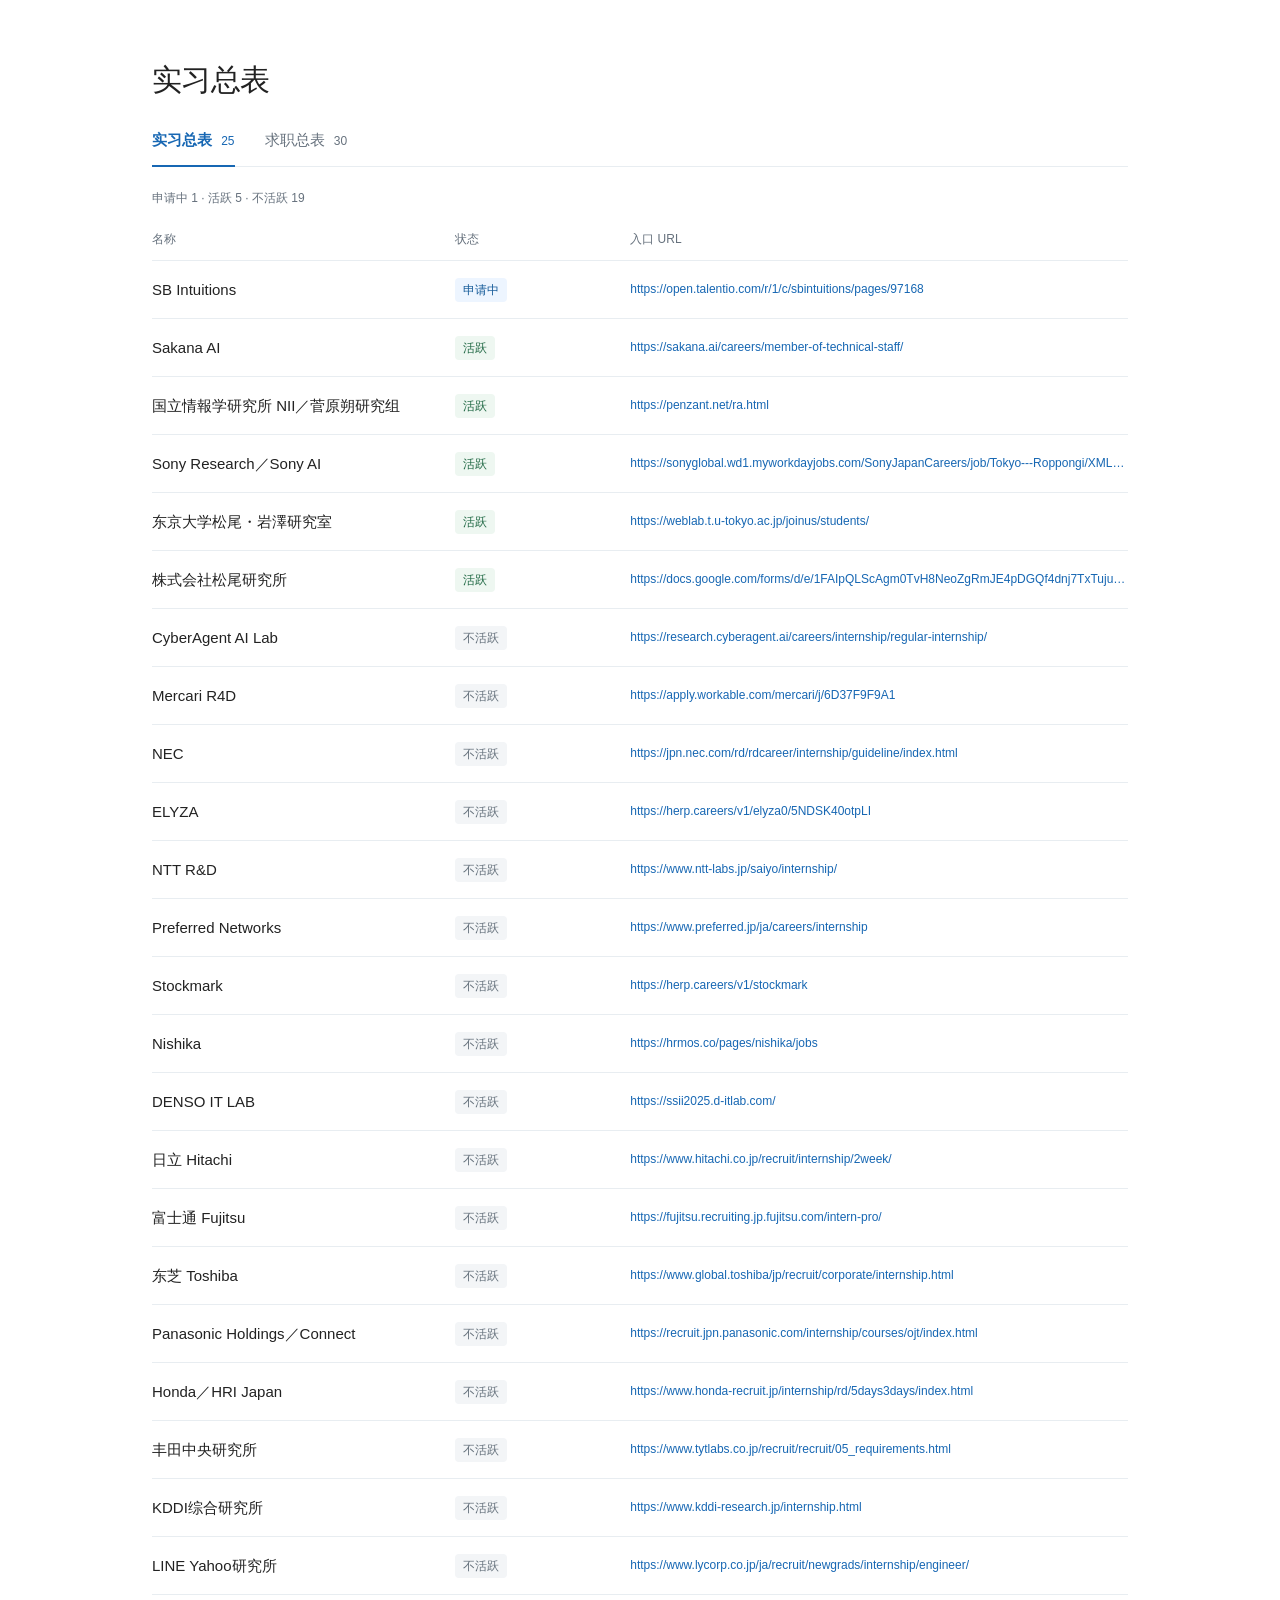
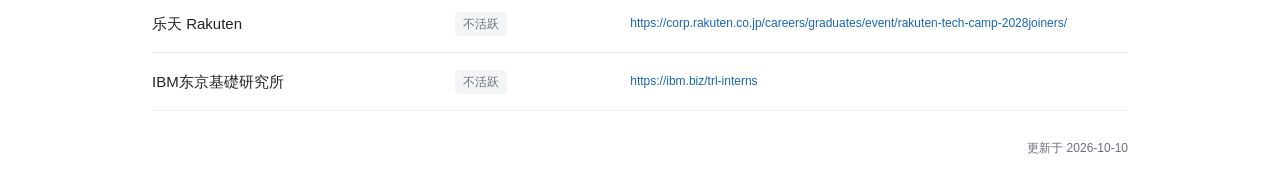
==== career/index.html @ ba31001e "Add public career overviews without personal identifiers" ====
<!doctype html>
<html lang="zh-Hans">
<head>
  <meta charset="utf-8">
  <meta name="viewport" content="width=device-width, initial-scale=1">
  <meta name="robots" content="noindex, nofollow, noarchive">
  <meta name="referrer" content="no-referrer">
  <title>实习总表</title>
  <link rel="stylesheet" href="style.css">
</head>
<body>
  <a class="skip-link" href="#overview">跳转到总表</a>
  <main>
    <header>
      <h1>实习总表</h1>
      <nav aria-label="切换总表"><a href="index.html" aria-current="page">实习总表 <span>25</span></a>
<a href="applications.html">求职总表 <span>30</span></a></nav>
    </header>
    <section id="overview" aria-label="实习总表">
      <p class="summary">申请中 1 · 活跃 5 · 不活跃 19</p>
      <table>
        <caption class="sr-only">实习总表，共25条</caption>
        <colgroup><col class="name-col"><col class="status-col"><col class="url-col"></colgroup>
        <thead><tr><th scope="col">名称</th><th scope="col">状态</th><th scope="col">入口 URL</th></tr></thead>
        <tbody><tr><th scope="row">SB Intuitions</th><td><span class="status blue">申请中</span></td><td><a class="entry-url" href="https://open.talentio.com/r/1/c/sbintuitions/pages/97168" target="_blank" rel="noopener noreferrer" title="https://open.talentio.com/r/1/c/sbintuitions/pages/97168" aria-label="SB Intuitions入口：https://open.talentio.com/r/1/c/sbintuitions/pages/97168">https://open.talentio.com/r/1/c/sbintuitions/pages/97168</a></td></tr>
<tr><th scope="row">Sakana AI</th><td><span class="status green">活跃</span></td><td><a class="entry-url" href="https://sakana.ai/careers/member-of-technical-staff/" target="_blank" rel="noopener noreferrer" title="https://sakana.ai/careers/member-of-technical-staff/" aria-label="Sakana AI入口：https://sakana.ai/careers/member-of-technical-staff/">https://sakana.ai/careers/member-of-technical-staff/</a></td></tr>
<tr><th scope="row">国立情報学研究所 NII／菅原朔研究组</th><td><span class="status green">活跃</span></td><td><a class="entry-url" href="https://penzant.net/ra.html" target="_blank" rel="noopener noreferrer" title="https://penzant.net/ra.html" aria-label="国立情報学研究所 NII／菅原朔研究组入口：https://penzant.net/ra.html">https://penzant.net/ra.html</a></td></tr>
<tr><th scope="row">Sony Research／Sony AI</th><td><span class="status green">活跃</span></td><td><a class="entry-url" href="https://sonyglobal.wd1.myworkdayjobs.com/SonyJapanCareers/job/Tokyo---Roppongi/XMLNAME--Sony-Research-Internship-on-Audio-Processing-and-Machine-Learning-_JR-116760" target="_blank" rel="noopener noreferrer" title="https://sonyglobal.wd1.myworkdayjobs.com/SonyJapanCareers/job/Tokyo---Roppongi/XMLNAME--Sony-Research-Internship-on-Audio-Processing-and-Machine-Learning-_JR-116760" aria-label="Sony Research／Sony AI入口：https://sonyglobal.wd1.myworkdayjobs.com/SonyJapanCareers/job/Tokyo---Roppongi/XMLNAME--Sony-Research-Internship-on-Audio-Processing-and-Machine-Learning-_JR-116760">https://sonyglobal.wd1.myworkdayjobs.com/SonyJapanCareers/job/Tokyo---Roppongi/XMLNAME--Sony-Research-Internship-on-Audio-Processing-and-Machine-Learning-_JR-116760</a></td></tr>
<tr><th scope="row">东京大学松尾・岩澤研究室</th><td><span class="status green">活跃</span></td><td><a class="entry-url" href="https://weblab.t.u-tokyo.ac.jp/joinus/students/" target="_blank" rel="noopener noreferrer" title="https://weblab.t.u-tokyo.ac.jp/joinus/students/" aria-label="东京大学松尾・岩澤研究室入口：https://weblab.t.u-tokyo.ac.jp/joinus/students/">https://weblab.t.u-tokyo.ac.jp/joinus/students/</a></td></tr>
<tr><th scope="row">株式会社松尾研究所</th><td><span class="status green">活跃</span></td><td><a class="entry-url" href="https://docs.google.com/forms/d/e/1FAIpQLScAgm0TvH8NeoZgRmJE4pDGQf4dnj7TxTujuY9nKomV5i0VUQ/viewform" target="_blank" rel="noopener noreferrer" title="https://docs.google.com/forms/d/e/1FAIpQLScAgm0TvH8NeoZgRmJE4pDGQf4dnj7TxTujuY9nKomV5i0VUQ/viewform" aria-label="株式会社松尾研究所入口：https://docs.google.com/forms/d/e/1FAIpQLScAgm0TvH8NeoZgRmJE4pDGQf4dnj7TxTujuY9nKomV5i0VUQ/viewform">https://docs.google.com/forms/d/e/1FAIpQLScAgm0TvH8NeoZgRmJE4pDGQf4dnj7TxTujuY9nKomV5i0VUQ/viewform</a></td></tr>
<tr><th scope="row">CyberAgent AI Lab</th><td><span class="status muted">不活跃</span></td><td><a class="entry-url" href="https://research.cyberagent.ai/careers/internship/regular-internship/" target="_blank" rel="noopener noreferrer" title="https://research.cyberagent.ai/careers/internship/regular-internship/" aria-label="CyberAgent AI Lab入口：https://research.cyberagent.ai/careers/internship/regular-internship/">https://research.cyberagent.ai/careers/internship/regular-internship/</a></td></tr>
<tr><th scope="row">Mercari R4D</th><td><span class="status muted">不活跃</span></td><td><a class="entry-url" href="https://apply.workable.com/mercari/j/6D37F9F9A1" target="_blank" rel="noopener noreferrer" title="https://apply.workable.com/mercari/j/6D37F9F9A1" aria-label="Mercari R4D入口：https://apply.workable.com/mercari/j/6D37F9F9A1">https://apply.workable.com/mercari/j/6D37F9F9A1</a></td></tr>
<tr><th scope="row">NEC</th><td><span class="status muted">不活跃</span></td><td><a class="entry-url" href="https://jpn.nec.com/rd/rdcareer/internship/guideline/index.html" target="_blank" rel="noopener noreferrer" title="https://jpn.nec.com/rd/rdcareer/internship/guideline/index.html" aria-label="NEC入口：https://jpn.nec.com/rd/rdcareer/internship/guideline/index.html">https://jpn.nec.com/rd/rdcareer/internship/guideline/index.html</a></td></tr>
<tr><th scope="row">ELYZA</th><td><span class="status muted">不活跃</span></td><td><a class="entry-url" href="https://herp.careers/v1/elyza0/5NDSK40otpLI" target="_blank" rel="noopener noreferrer" title="https://herp.careers/v1/elyza0/5NDSK40otpLI" aria-label="ELYZA入口：https://herp.careers/v1/elyza0/5NDSK40otpLI">https://herp.careers/v1/elyza0/5NDSK40otpLI</a></td></tr>
<tr><th scope="row">NTT R&amp;D</th><td><span class="status muted">不活跃</span></td><td><a class="entry-url" href="https://www.ntt-labs.jp/saiyo/internship/" target="_blank" rel="noopener noreferrer" title="https://www.ntt-labs.jp/saiyo/internship/" aria-label="NTT R&amp;D入口：https://www.ntt-labs.jp/saiyo/internship/">https://www.ntt-labs.jp/saiyo/internship/</a></td></tr>
<tr><th scope="row">Preferred Networks</th><td><span class="status muted">不活跃</span></td><td><a class="entry-url" href="https://www.preferred.jp/ja/careers/internship" target="_blank" rel="noopener noreferrer" title="https://www.preferred.jp/ja/careers/internship" aria-label="Preferred Networks入口：https://www.preferred.jp/ja/careers/internship">https://www.preferred.jp/ja/careers/internship</a></td></tr>
<tr><th scope="row">Stockmark</th><td><span class="status muted">不活跃</span></td><td><a class="entry-url" href="https://herp.careers/v1/stockmark" target="_blank" rel="noopener noreferrer" title="https://herp.careers/v1/stockmark" aria-label="Stockmark入口：https://herp.careers/v1/stockmark">https://herp.careers/v1/stockmark</a></td></tr>
<tr><th scope="row">Nishika</th><td><span class="status muted">不活跃</span></td><td><a class="entry-url" href="https://hrmos.co/pages/nishika/jobs" target="_blank" rel="noopener noreferrer" title="https://hrmos.co/pages/nishika/jobs" aria-label="Nishika入口：https://hrmos.co/pages/nishika/jobs">https://hrmos.co/pages/nishika/jobs</a></td></tr>
<tr><th scope="row">DENSO IT LAB</th><td><span class="status muted">不活跃</span></td><td><a class="entry-url" href="https://ssii2025.d-itlab.com/" target="_blank" rel="noopener noreferrer" title="https://ssii2025.d-itlab.com/" aria-label="DENSO IT LAB入口：https://ssii2025.d-itlab.com/">https://ssii2025.d-itlab.com/</a></td></tr>
<tr><th scope="row">日立 Hitachi</th><td><span class="status muted">不活跃</span></td><td><a class="entry-url" href="https://www.hitachi.co.jp/recruit/internship/2week/" target="_blank" rel="noopener noreferrer" title="https://www.hitachi.co.jp/recruit/internship/2week/" aria-label="日立 Hitachi入口：https://www.hitachi.co.jp/recruit/internship/2week/">https://www.hitachi.co.jp/recruit/internship/2week/</a></td></tr>
<tr><th scope="row">富士通 Fujitsu</th><td><span class="status muted">不活跃</span></td><td><a class="entry-url" href="https://fujitsu.recruiting.jp.fujitsu.com/intern-pro/" target="_blank" rel="noopener noreferrer" title="https://fujitsu.recruiting.jp.fujitsu.com/intern-pro/" aria-label="富士通 Fujitsu入口：https://fujitsu.recruiting.jp.fujitsu.com/intern-pro/">https://fujitsu.recruiting.jp.fujitsu.com/intern-pro/</a></td></tr>
<tr><th scope="row">东芝 Toshiba</th><td><span class="status muted">不活跃</span></td><td><a class="entry-url" href="https://www.global.toshiba/jp/recruit/corporate/internship.html" target="_blank" rel="noopener noreferrer" title="https://www.global.toshiba/jp/recruit/corporate/internship.html" aria-label="东芝 Toshiba入口：https://www.global.toshiba/jp/recruit/corporate/internship.html">https://www.global.toshiba/jp/recruit/corporate/internship.html</a></td></tr>
<tr><th scope="row">Panasonic Holdings／Connect</th><td><span class="status muted">不活跃</span></td><td><a class="entry-url" href="https://recruit.jpn.panasonic.com/internship/courses/ojt/index.html" target="_blank" rel="noopener noreferrer" title="https://recruit.jpn.panasonic.com/internship/courses/ojt/index.html" aria-label="Panasonic Holdings／Connect入口：https://recruit.jpn.panasonic.com/internship/courses/ojt/index.html">https://recruit.jpn.panasonic.com/internship/courses/ojt/index.html</a></td></tr>
<tr><th scope="row">Honda／HRI Japan</th><td><span class="status muted">不活跃</span></td><td><a class="entry-url" href="https://www.honda-recruit.jp/internship/rd/5days3days/index.html" target="_blank" rel="noopener noreferrer" title="https://www.honda-recruit.jp/internship/rd/5days3days/index.html" aria-label="Honda／HRI Japan入口：https://www.honda-recruit.jp/internship/rd/5days3days/index.html">https://www.honda-recruit.jp/internship/rd/5days3days/index.html</a></td></tr>
<tr><th scope="row">丰田中央研究所</th><td><span class="status muted">不活跃</span></td><td><a class="entry-url" href="https://www.tytlabs.co.jp/recruit/recruit/05_requirements.html" target="_blank" rel="noopener noreferrer" title="https://www.tytlabs.co.jp/recruit/recruit/05_requirements.html" aria-label="丰田中央研究所入口：https://www.tytlabs.co.jp/recruit/recruit/05_requirements.html">https://www.tytlabs.co.jp/recruit/recruit/05_requirements.html</a></td></tr>
<tr><th scope="row">KDDI综合研究所</th><td><span class="status muted">不活跃</span></td><td><a class="entry-url" href="https://www.kddi-research.jp/internship.html" target="_blank" rel="noopener noreferrer" title="https://www.kddi-research.jp/internship.html" aria-label="KDDI综合研究所入口：https://www.kddi-research.jp/internship.html">https://www.kddi-research.jp/internship.html</a></td></tr>
<tr><th scope="row">LINE Yahoo研究所</th><td><span class="status muted">不活跃</span></td><td><a class="entry-url" href="https://www.lycorp.co.jp/ja/recruit/newgrads/internship/engineer/" target="_blank" rel="noopener noreferrer" title="https://www.lycorp.co.jp/ja/recruit/newgrads/internship/engineer/" aria-label="LINE Yahoo研究所入口：https://www.lycorp.co.jp/ja/recruit/newgrads/internship/engineer/">https://www.lycorp.co.jp/ja/recruit/newgrads/internship/engineer/</a></td></tr>
<tr><th scope="row">乐天 Rakuten</th><td><span class="status muted">不活跃</span></td><td><a class="entry-url" href="https://corp.rakuten.co.jp/careers/graduates/event/rakuten-tech-camp-2028joiners/" target="_blank" rel="noopener noreferrer" title="https://corp.rakuten.co.jp/careers/graduates/event/rakuten-tech-camp-2028joiners/" aria-label="乐天 Rakuten入口：https://corp.rakuten.co.jp/careers/graduates/event/rakuten-tech-camp-2028joiners/">https://corp.rakuten.co.jp/careers/graduates/event/rakuten-tech-camp-2028joiners/</a></td></tr>
<tr><th scope="row">IBM东京基礎研究所</th><td><span class="status muted">不活跃</span></td><td><a class="entry-url" href="https://ibm.biz/trl-interns" target="_blank" rel="noopener noreferrer" title="https://ibm.biz/trl-interns" aria-label="IBM东京基礎研究所入口：https://ibm.biz/trl-interns">https://ibm.biz/trl-interns</a></td></tr></tbody>
      </table>
    </section>
    <footer><span>更新于 2026-10-10</span></footer>
  </main>
</body>
</html>
---- career/style.css ----
:root { color-scheme: light; --ink: #222; --muted: #66717d; --link: #1767b3; --line: #e8edf1; }
* { box-sizing: border-box; }
body { margin: 0; background: #fff; color: var(--ink); font-family: Arial, Helvetica, "PingFang SC", "Microsoft YaHei", sans-serif; font-size: 15px; line-height: 1.6; -webkit-text-size-adjust: 100%; }
main { max-width: 1040px; margin: 0 auto; padding: 56px 32px 28px; }
a { color: var(--link); text-decoration: none; text-underline-offset: 4px; }
a:hover { text-decoration: underline; }
a:focus-visible { outline: 2px solid var(--link); outline-offset: 4px; border-radius: 3px; }
h1 { margin: 0 0 24px; font-size: 30px; font-weight: 500; letter-spacing: -.7px; }
nav { display: flex; gap: 30px; border-bottom: 1px solid var(--line); }
nav a { padding: 0 0 13px; color: var(--muted); border-bottom: 2px solid transparent; margin-bottom: -1px; }
nav a[aria-current] { color: var(--link); border-color: var(--link); font-weight: 600; }
nav a span { font-size: 12px; font-weight: 400; margin-left: 5px; }
.summary { color: var(--muted); font-size: 12px; margin: 22px 0 14px; }
table { width: 100%; border-collapse: collapse; table-layout: fixed; }
.name-col { width: 31%; } .status-col { width: 18%; } .url-col { width: 51%; }
th, td { padding: 16px 16px 16px 0; border-bottom: 1px solid var(--line); text-align: left; vertical-align: middle; }
thead th { font-size: 12px; color: var(--muted); font-weight: 400; padding-top: 8px; padding-bottom: 11px; }
tbody th { font-weight: 400; overflow-wrap: anywhere; }
td:last-child, th:last-child { padding-right: 0; }
tbody tr:hover { background: #fafcfe; }
.entry-url { display: block; font-size: 12px; overflow: hidden; text-overflow: ellipsis; white-space: nowrap; }
.status { display: inline-block; border-radius: 4px; padding: 3px 8px; font-size: 12px; line-height: 1.5; }
.status.blue { color: #155b99; background: #edf5ff; }
.status.green { color: #216945; background: #eef7f1; }
.status.muted { color: #64707b; background: #f3f5f7; }
.unavailable { color: #8a929b; font-size: 12px; }
footer { margin-top: 28px; color: var(--muted); font-size: 12px; text-align: right; }
.sr-only { position: absolute; width: 1px; height: 1px; padding: 0; overflow: hidden; clip: rect(0,0,0,0); white-space: nowrap; }
.skip-link { position: absolute; top: -80px; left: 20px; background: white; padding: 8px; }
.skip-link:focus { top: 8px; }
@media (max-width: 640px) {
  main { padding: 28px 18px 22px; }
  h1 { font-size: 26px; }
  .name-col { width: 39%; } .status-col { width: 26%; } .url-col { width: 35%; }
  th, td { padding: 15px 8px 15px 0; }
  tbody th { font-size: 13px; }
  .status { padding: 3px 6px; }
  .summary { line-height: 1.9; }
}
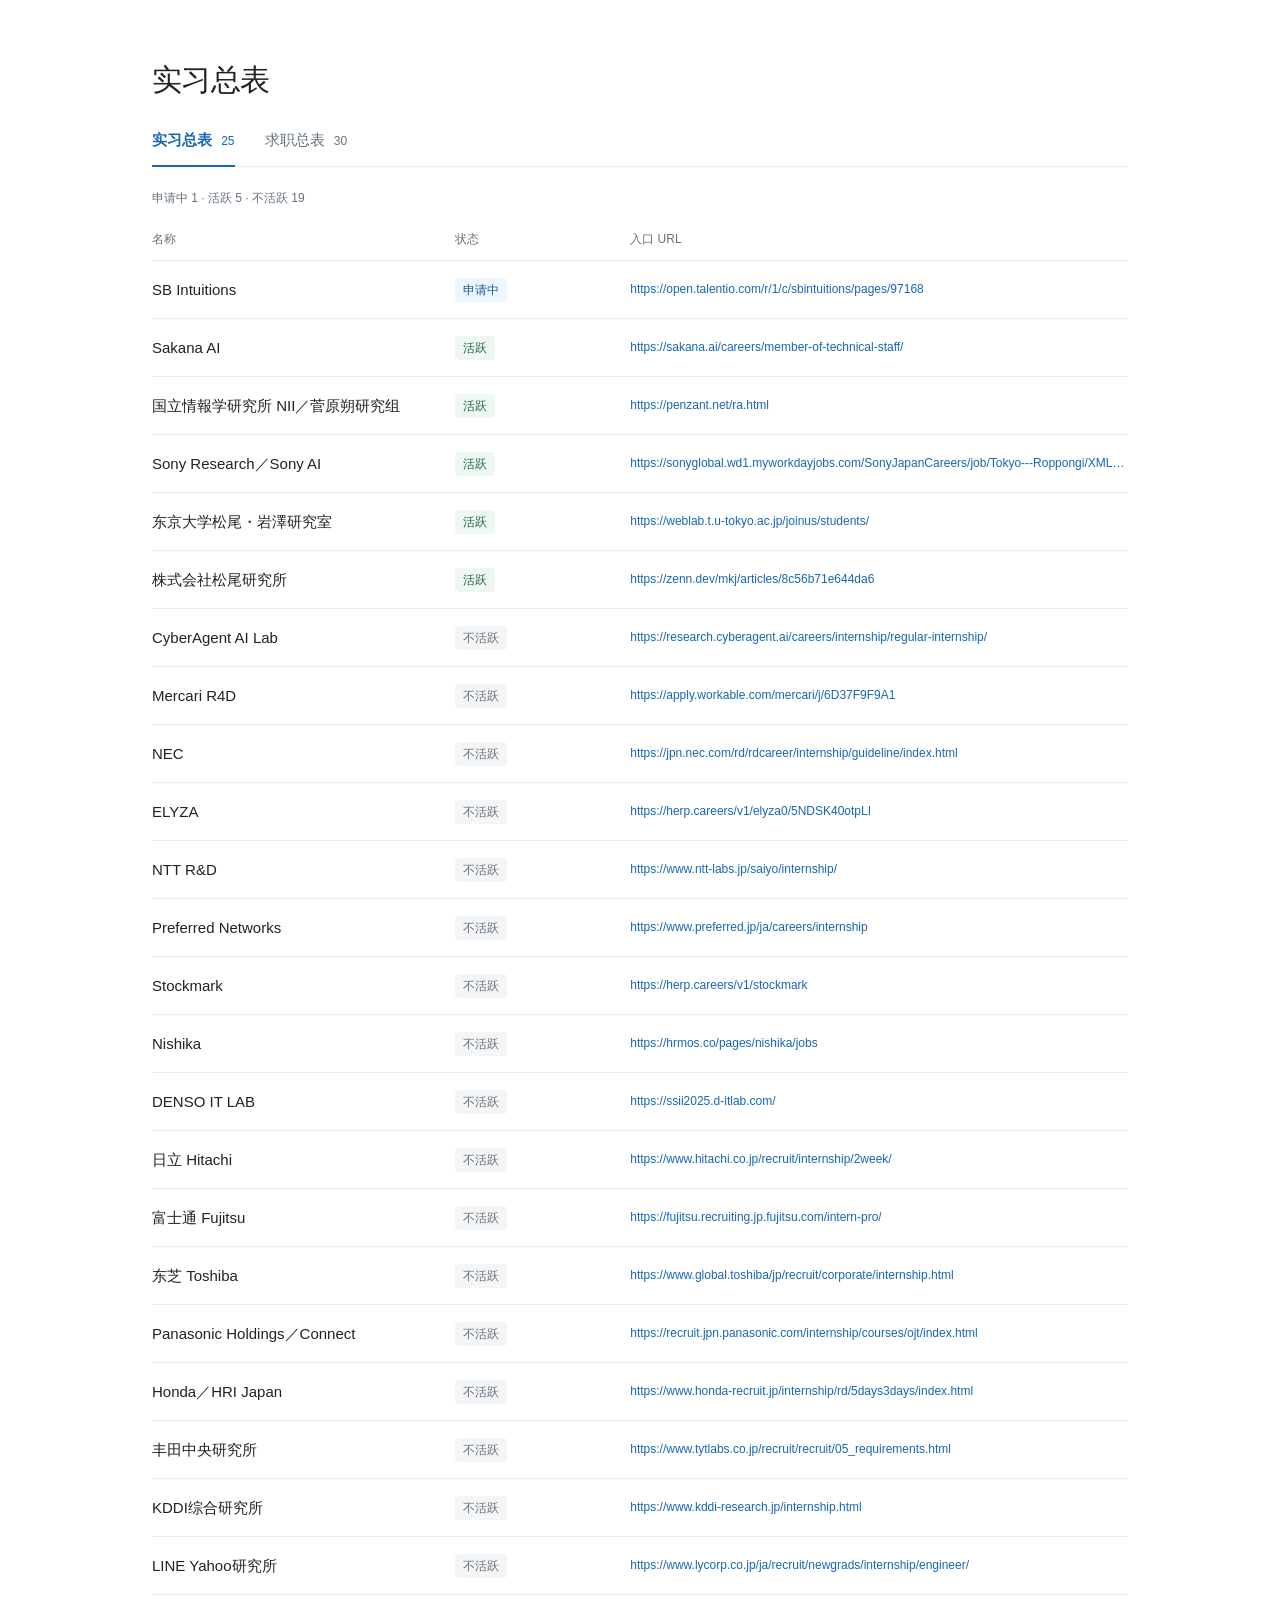
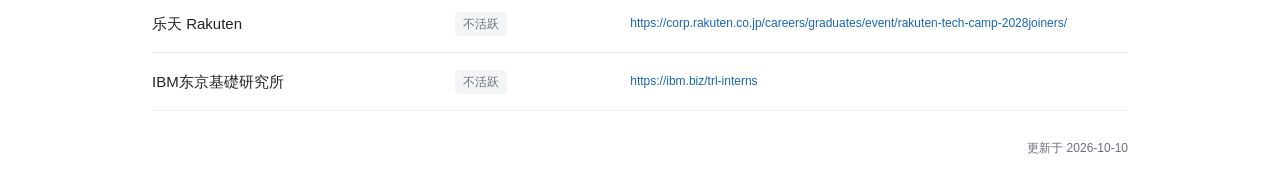
==== commit abd3c584: "Use Matsuo internship information page as entry" ====
--- a/career/index.html
+++ b/career/index.html
@@ -27,7 +27,7 @@
 <tr><th scope="row">国立情報学研究所 NII／菅原朔研究组</th><td><span class="status green">活跃</span></td><td><a class="entry-url" href="https://penzant.net/ra.html" target="_blank" rel="noopener noreferrer" title="https://penzant.net/ra.html" aria-label="国立情報学研究所 NII／菅原朔研究组入口：https://penzant.net/ra.html">https://penzant.net/ra.html</a></td></tr>
 <tr><th scope="row">Sony Research／Sony AI</th><td><span class="status green">活跃</span></td><td><a class="entry-url" href="https://sonyglobal.wd1.myworkdayjobs.com/SonyJapanCareers/job/Tokyo---Roppongi/XMLNAME--Sony-Research-Internship-on-Audio-Processing-and-Machine-Learning-_JR-116760" target="_blank" rel="noopener noreferrer" title="https://sonyglobal.wd1.myworkdayjobs.com/SonyJapanCareers/job/Tokyo---Roppongi/XMLNAME--Sony-Research-Internship-on-Audio-Processing-and-Machine-Learning-_JR-116760" aria-label="Sony Research／Sony AI入口：https://sonyglobal.wd1.myworkdayjobs.com/SonyJapanCareers/job/Tokyo---Roppongi/XMLNAME--Sony-Research-Internship-on-Audio-Processing-and-Machine-Learning-_JR-116760">https://sonyglobal.wd1.myworkdayjobs.com/SonyJapanCareers/job/Tokyo---Roppongi/XMLNAME--Sony-Research-Internship-on-Audio-Processing-and-Machine-Learning-_JR-116760</a></td></tr>
 <tr><th scope="row">东京大学松尾・岩澤研究室</th><td><span class="status green">活跃</span></td><td><a class="entry-url" href="https://weblab.t.u-tokyo.ac.jp/joinus/students/" target="_blank" rel="noopener noreferrer" title="https://weblab.t.u-tokyo.ac.jp/joinus/students/" aria-label="东京大学松尾・岩澤研究室入口：https://weblab.t.u-tokyo.ac.jp/joinus/students/">https://weblab.t.u-tokyo.ac.jp/joinus/students/</a></td></tr>
-<tr><th scope="row">株式会社松尾研究所</th><td><span class="status green">活跃</span></td><td><a class="entry-url" href="https://docs.google.com/forms/d/e/1FAIpQLScAgm0TvH8NeoZgRmJE4pDGQf4dnj7TxTujuY9nKomV5i0VUQ/viewform" target="_blank" rel="noopener noreferrer" title="https://docs.google.com/forms/d/e/1FAIpQLScAgm0TvH8NeoZgRmJE4pDGQf4dnj7TxTujuY9nKomV5i0VUQ/viewform" aria-label="株式会社松尾研究所入口：https://docs.google.com/forms/d/e/1FAIpQLScAgm0TvH8NeoZgRmJE4pDGQf4dnj7TxTujuY9nKomV5i0VUQ/viewform">https://docs.google.com/forms/d/e/1FAIpQLScAgm0TvH8NeoZgRmJE4pDGQf4dnj7TxTujuY9nKomV5i0VUQ/viewform</a></td></tr>
+<tr><th scope="row">株式会社松尾研究所</th><td><span class="status green">活跃</span></td><td><a class="entry-url" href="https://zenn.dev/mkj/articles/8c56b71e644da6" target="_blank" rel="noopener noreferrer" title="https://zenn.dev/mkj/articles/8c56b71e644da6" aria-label="株式会社松尾研究所入口：https://zenn.dev/mkj/articles/8c56b71e644da6">https://zenn.dev/mkj/articles/8c56b71e644da6</a></td></tr>
 <tr><th scope="row">CyberAgent AI Lab</th><td><span class="status muted">不活跃</span></td><td><a class="entry-url" href="https://research.cyberagent.ai/careers/internship/regular-internship/" target="_blank" rel="noopener noreferrer" title="https://research.cyberagent.ai/careers/internship/regular-internship/" aria-label="CyberAgent AI Lab入口：https://research.cyberagent.ai/careers/internship/regular-internship/">https://research.cyberagent.ai/careers/internship/regular-internship/</a></td></tr>
 <tr><th scope="row">Mercari R4D</th><td><span class="status muted">不活跃</span></td><td><a class="entry-url" href="https://apply.workable.com/mercari/j/6D37F9F9A1" target="_blank" rel="noopener noreferrer" title="https://apply.workable.com/mercari/j/6D37F9F9A1" aria-label="Mercari R4D入口：https://apply.workable.com/mercari/j/6D37F9F9A1">https://apply.workable.com/mercari/j/6D37F9F9A1</a></td></tr>
 <tr><th scope="row">NEC</th><td><span class="status muted">不活跃</span></td><td><a class="entry-url" href="https://jpn.nec.com/rd/rdcareer/internship/guideline/index.html" target="_blank" rel="noopener noreferrer" title="https://jpn.nec.com/rd/rdcareer/internship/guideline/index.html" aria-label="NEC入口：https://jpn.nec.com/rd/rdcareer/internship/guideline/index.html">https://jpn.nec.com/rd/rdcareer/internship/guideline/index.html</a></td></tr>
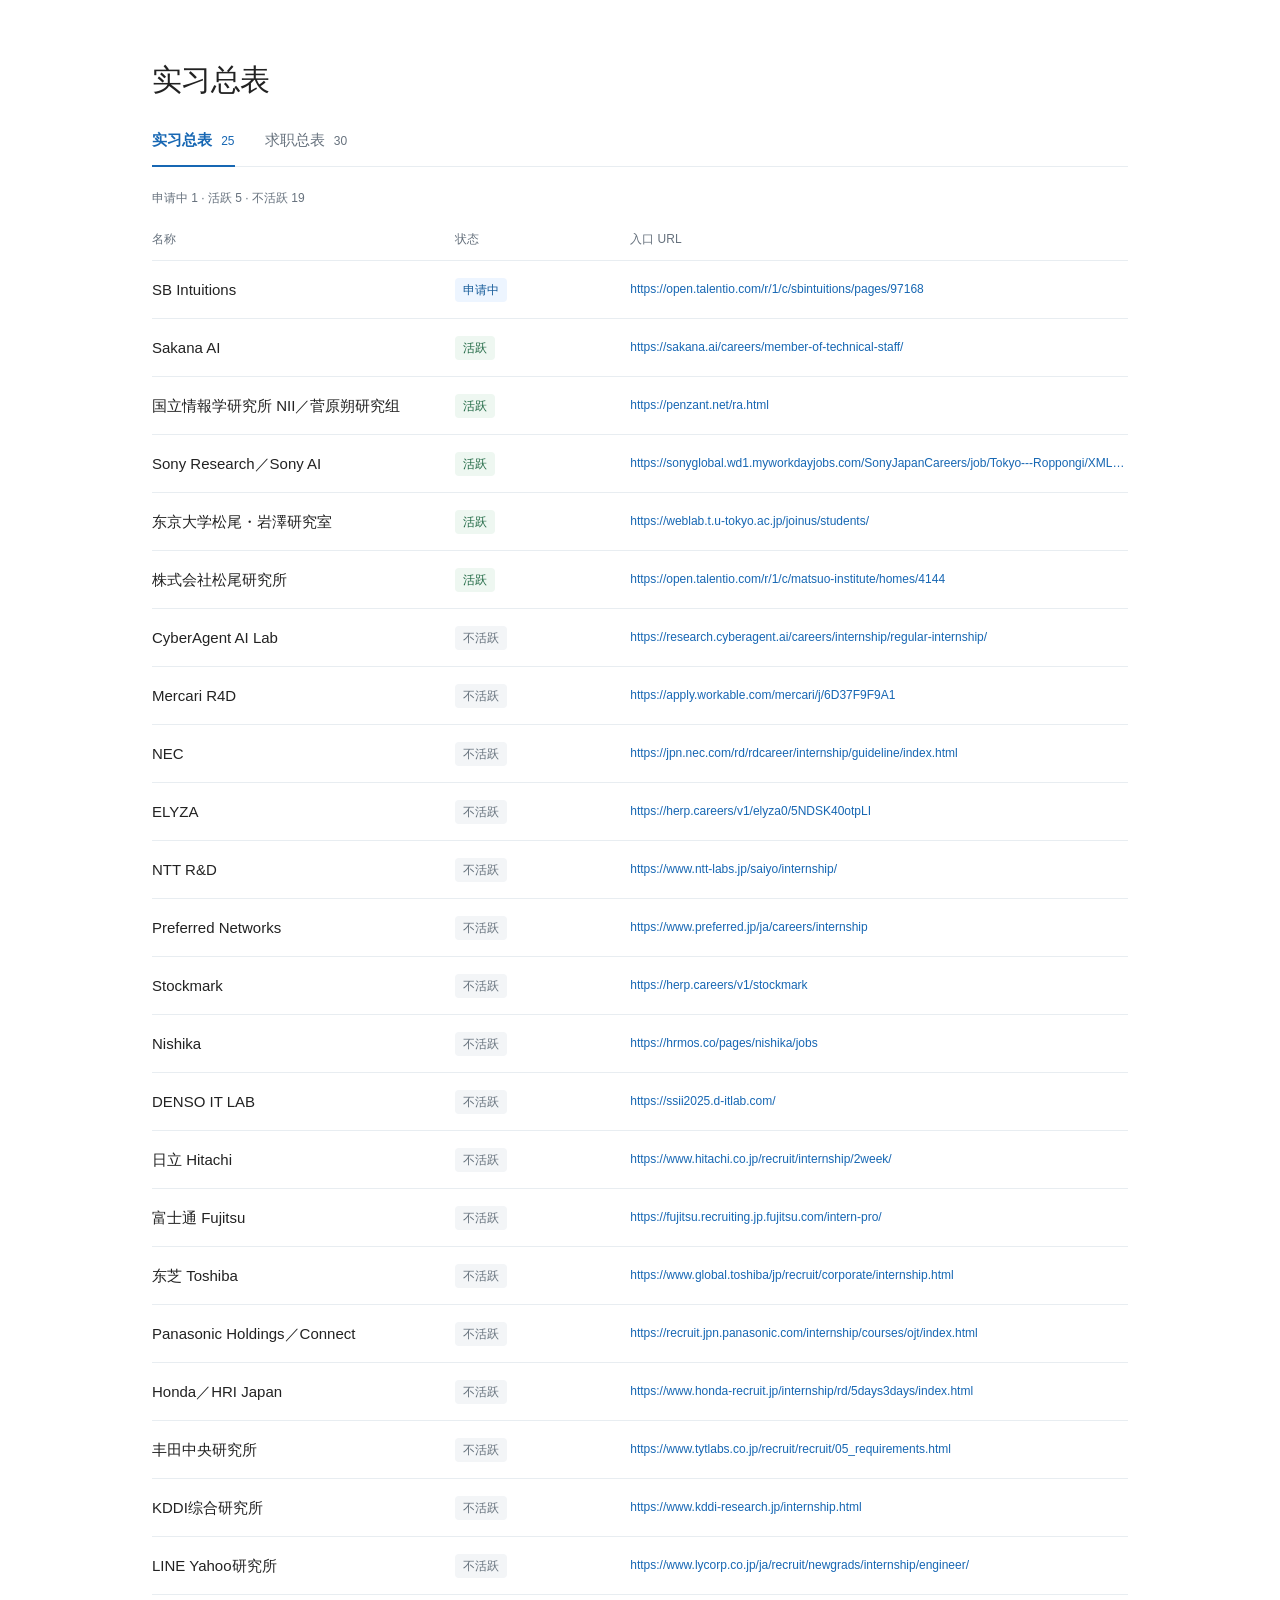
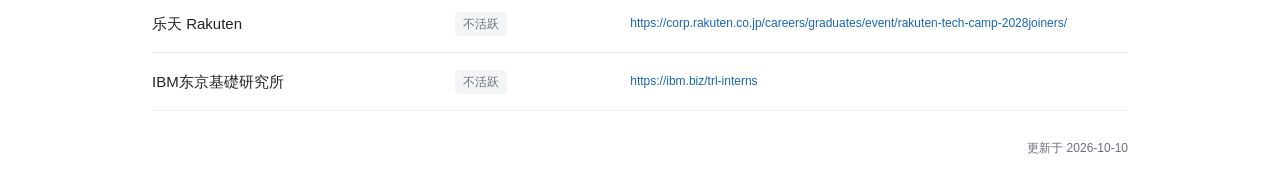
==== commit 31377c27: "Use official Talentio recruitment entry for Matsuo internship" ====
--- a/career/index.html
+++ b/career/index.html
@@ -27,7 +27,7 @@
 <tr><th scope="row">国立情報学研究所 NII／菅原朔研究组</th><td><span class="status green">活跃</span></td><td><a class="entry-url" href="https://penzant.net/ra.html" target="_blank" rel="noopener noreferrer" title="https://penzant.net/ra.html" aria-label="国立情報学研究所 NII／菅原朔研究组入口：https://penzant.net/ra.html">https://penzant.net/ra.html</a></td></tr>
 <tr><th scope="row">Sony Research／Sony AI</th><td><span class="status green">活跃</span></td><td><a class="entry-url" href="https://sonyglobal.wd1.myworkdayjobs.com/SonyJapanCareers/job/Tokyo---Roppongi/XMLNAME--Sony-Research-Internship-on-Audio-Processing-and-Machine-Learning-_JR-116760" target="_blank" rel="noopener noreferrer" title="https://sonyglobal.wd1.myworkdayjobs.com/SonyJapanCareers/job/Tokyo---Roppongi/XMLNAME--Sony-Research-Internship-on-Audio-Processing-and-Machine-Learning-_JR-116760" aria-label="Sony Research／Sony AI入口：https://sonyglobal.wd1.myworkdayjobs.com/SonyJapanCareers/job/Tokyo---Roppongi/XMLNAME--Sony-Research-Internship-on-Audio-Processing-and-Machine-Learning-_JR-116760">https://sonyglobal.wd1.myworkdayjobs.com/SonyJapanCareers/job/Tokyo---Roppongi/XMLNAME--Sony-Research-Internship-on-Audio-Processing-and-Machine-Learning-_JR-116760</a></td></tr>
 <tr><th scope="row">东京大学松尾・岩澤研究室</th><td><span class="status green">活跃</span></td><td><a class="entry-url" href="https://weblab.t.u-tokyo.ac.jp/joinus/students/" target="_blank" rel="noopener noreferrer" title="https://weblab.t.u-tokyo.ac.jp/joinus/students/" aria-label="东京大学松尾・岩澤研究室入口：https://weblab.t.u-tokyo.ac.jp/joinus/students/">https://weblab.t.u-tokyo.ac.jp/joinus/students/</a></td></tr>
-<tr><th scope="row">株式会社松尾研究所</th><td><span class="status green">活跃</span></td><td><a class="entry-url" href="https://zenn.dev/mkj/articles/8c56b71e644da6" target="_blank" rel="noopener noreferrer" title="https://zenn.dev/mkj/articles/8c56b71e644da6" aria-label="株式会社松尾研究所入口：https://zenn.dev/mkj/articles/8c56b71e644da6">https://zenn.dev/mkj/articles/8c56b71e644da6</a></td></tr>
+<tr><th scope="row">株式会社松尾研究所</th><td><span class="status green">活跃</span></td><td><a class="entry-url" href="https://open.talentio.com/r/1/c/matsuo-institute/homes/4144" target="_blank" rel="noopener noreferrer" title="https://open.talentio.com/r/1/c/matsuo-institute/homes/4144" aria-label="株式会社松尾研究所入口：https://open.talentio.com/r/1/c/matsuo-institute/homes/4144">https://open.talentio.com/r/1/c/matsuo-institute/homes/4144</a></td></tr>
 <tr><th scope="row">CyberAgent AI Lab</th><td><span class="status muted">不活跃</span></td><td><a class="entry-url" href="https://research.cyberagent.ai/careers/internship/regular-internship/" target="_blank" rel="noopener noreferrer" title="https://research.cyberagent.ai/careers/internship/regular-internship/" aria-label="CyberAgent AI Lab入口：https://research.cyberagent.ai/careers/internship/regular-internship/">https://research.cyberagent.ai/careers/internship/regular-internship/</a></td></tr>
 <tr><th scope="row">Mercari R4D</th><td><span class="status muted">不活跃</span></td><td><a class="entry-url" href="https://apply.workable.com/mercari/j/6D37F9F9A1" target="_blank" rel="noopener noreferrer" title="https://apply.workable.com/mercari/j/6D37F9F9A1" aria-label="Mercari R4D入口：https://apply.workable.com/mercari/j/6D37F9F9A1">https://apply.workable.com/mercari/j/6D37F9F9A1</a></td></tr>
 <tr><th scope="row">NEC</th><td><span class="status muted">不活跃</span></td><td><a class="entry-url" href="https://jpn.nec.com/rd/rdcareer/internship/guideline/index.html" target="_blank" rel="noopener noreferrer" title="https://jpn.nec.com/rd/rdcareer/internship/guideline/index.html" aria-label="NEC入口：https://jpn.nec.com/rd/rdcareer/internship/guideline/index.html">https://jpn.nec.com/rd/rdcareer/internship/guideline/index.html</a></td></tr>
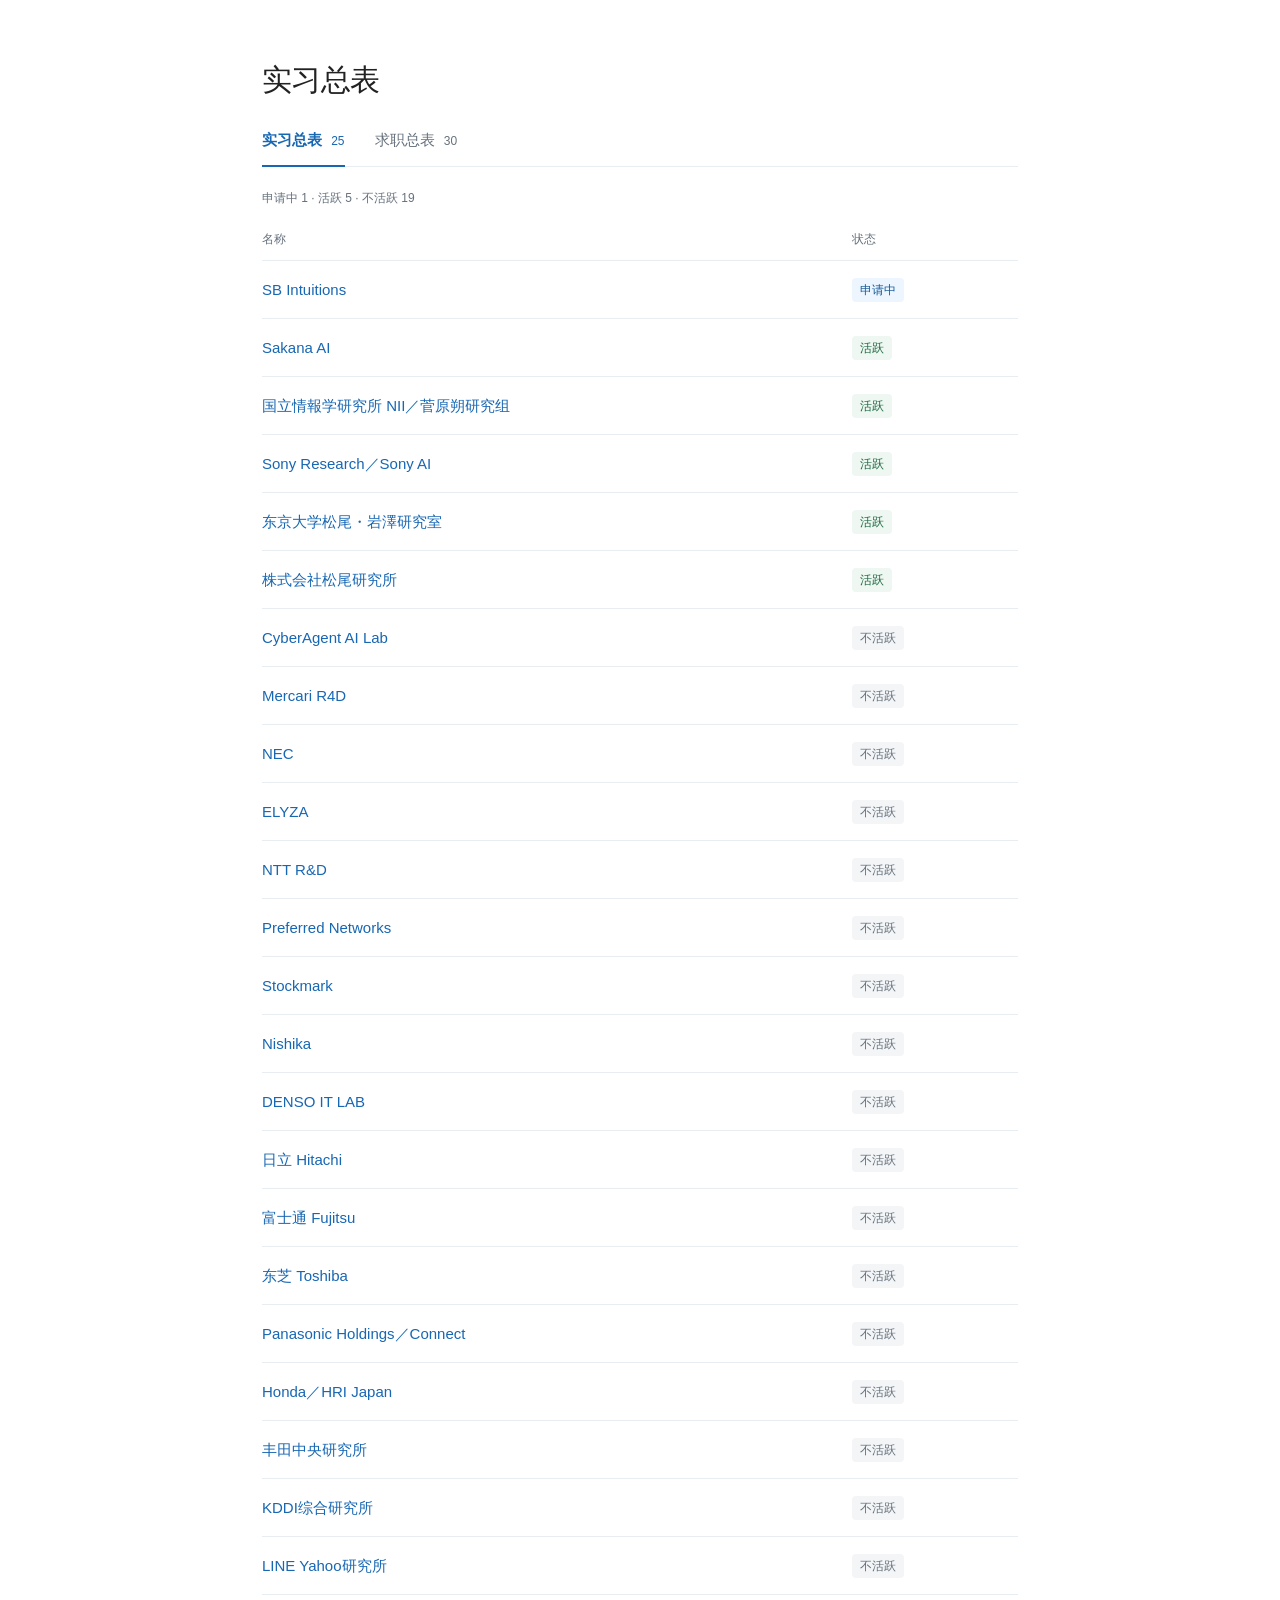
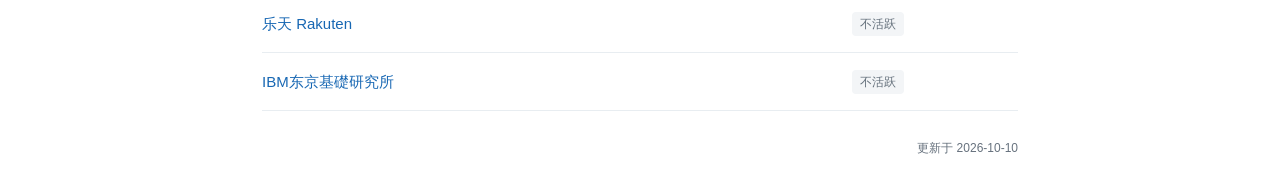
==== commit 0f6411c8: "Link company names and simplify career tables to two columns" ====
--- a/career/index.html
+++ b/career/index.html
@@ -6,7 +6,7 @@
   <meta name="robots" content="noindex, nofollow, noarchive">
   <meta name="referrer" content="no-referrer">
   <title>实习总表</title>
-  <link rel="stylesheet" href="style.css">
+  <link rel="stylesheet" href="style.css?v=2">
 </head>
 <body>
   <a class="skip-link" href="#overview">跳转到总表</a>
@@ -20,33 +20,33 @@
       <p class="summary">申请中 1 · 活跃 5 · 不活跃 19</p>
       <table>
         <caption class="sr-only">实习总表，共25条</caption>
-        <colgroup><col class="name-col"><col class="status-col"><col class="url-col"></colgroup>
-        <thead><tr><th scope="col">名称</th><th scope="col">状态</th><th scope="col">入口 URL</th></tr></thead>
-        <tbody><tr><th scope="row">SB Intuitions</th><td><span class="status blue">申请中</span></td><td><a class="entry-url" href="https://open.talentio.com/r/1/c/sbintuitions/pages/97168" target="_blank" rel="noopener noreferrer" title="https://open.talentio.com/r/1/c/sbintuitions/pages/97168" aria-label="SB Intuitions入口：https://open.talentio.com/r/1/c/sbintuitions/pages/97168">https://open.talentio.com/r/1/c/sbintuitions/pages/97168</a></td></tr>
-<tr><th scope="row">Sakana AI</th><td><span class="status green">活跃</span></td><td><a class="entry-url" href="https://sakana.ai/careers/member-of-technical-staff/" target="_blank" rel="noopener noreferrer" title="https://sakana.ai/careers/member-of-technical-staff/" aria-label="Sakana AI入口：https://sakana.ai/careers/member-of-technical-staff/">https://sakana.ai/careers/member-of-technical-staff/</a></td></tr>
-<tr><th scope="row">国立情報学研究所 NII／菅原朔研究组</th><td><span class="status green">活跃</span></td><td><a class="entry-url" href="https://penzant.net/ra.html" target="_blank" rel="noopener noreferrer" title="https://penzant.net/ra.html" aria-label="国立情報学研究所 NII／菅原朔研究组入口：https://penzant.net/ra.html">https://penzant.net/ra.html</a></td></tr>
-<tr><th scope="row">Sony Research／Sony AI</th><td><span class="status green">活跃</span></td><td><a class="entry-url" href="https://sonyglobal.wd1.myworkdayjobs.com/SonyJapanCareers/job/Tokyo---Roppongi/XMLNAME--Sony-Research-Internship-on-Audio-Processing-and-Machine-Learning-_JR-116760" target="_blank" rel="noopener noreferrer" title="https://sonyglobal.wd1.myworkdayjobs.com/SonyJapanCareers/job/Tokyo---Roppongi/XMLNAME--Sony-Research-Internship-on-Audio-Processing-and-Machine-Learning-_JR-116760" aria-label="Sony Research／Sony AI入口：https://sonyglobal.wd1.myworkdayjobs.com/SonyJapanCareers/job/Tokyo---Roppongi/XMLNAME--Sony-Research-Internship-on-Audio-Processing-and-Machine-Learning-_JR-116760">https://sonyglobal.wd1.myworkdayjobs.com/SonyJapanCareers/job/Tokyo---Roppongi/XMLNAME--Sony-Research-Internship-on-Audio-Processing-and-Machine-Learning-_JR-116760</a></td></tr>
-<tr><th scope="row">东京大学松尾・岩澤研究室</th><td><span class="status green">活跃</span></td><td><a class="entry-url" href="https://weblab.t.u-tokyo.ac.jp/joinus/students/" target="_blank" rel="noopener noreferrer" title="https://weblab.t.u-tokyo.ac.jp/joinus/students/" aria-label="东京大学松尾・岩澤研究室入口：https://weblab.t.u-tokyo.ac.jp/joinus/students/">https://weblab.t.u-tokyo.ac.jp/joinus/students/</a></td></tr>
-<tr><th scope="row">株式会社松尾研究所</th><td><span class="status green">活跃</span></td><td><a class="entry-url" href="https://open.talentio.com/r/1/c/matsuo-institute/homes/4144" target="_blank" rel="noopener noreferrer" title="https://open.talentio.com/r/1/c/matsuo-institute/homes/4144" aria-label="株式会社松尾研究所入口：https://open.talentio.com/r/1/c/matsuo-institute/homes/4144">https://open.talentio.com/r/1/c/matsuo-institute/homes/4144</a></td></tr>
-<tr><th scope="row">CyberAgent AI Lab</th><td><span class="status muted">不活跃</span></td><td><a class="entry-url" href="https://research.cyberagent.ai/careers/internship/regular-internship/" target="_blank" rel="noopener noreferrer" title="https://research.cyberagent.ai/careers/internship/regular-internship/" aria-label="CyberAgent AI Lab入口：https://research.cyberagent.ai/careers/internship/regular-internship/">https://research.cyberagent.ai/careers/internship/regular-internship/</a></td></tr>
-<tr><th scope="row">Mercari R4D</th><td><span class="status muted">不活跃</span></td><td><a class="entry-url" href="https://apply.workable.com/mercari/j/6D37F9F9A1" target="_blank" rel="noopener noreferrer" title="https://apply.workable.com/mercari/j/6D37F9F9A1" aria-label="Mercari R4D入口：https://apply.workable.com/mercari/j/6D37F9F9A1">https://apply.workable.com/mercari/j/6D37F9F9A1</a></td></tr>
-<tr><th scope="row">NEC</th><td><span class="status muted">不活跃</span></td><td><a class="entry-url" href="https://jpn.nec.com/rd/rdcareer/internship/guideline/index.html" target="_blank" rel="noopener noreferrer" title="https://jpn.nec.com/rd/rdcareer/internship/guideline/index.html" aria-label="NEC入口：https://jpn.nec.com/rd/rdcareer/internship/guideline/index.html">https://jpn.nec.com/rd/rdcareer/internship/guideline/index.html</a></td></tr>
-<tr><th scope="row">ELYZA</th><td><span class="status muted">不活跃</span></td><td><a class="entry-url" href="https://herp.careers/v1/elyza0/5NDSK40otpLI" target="_blank" rel="noopener noreferrer" title="https://herp.careers/v1/elyza0/5NDSK40otpLI" aria-label="ELYZA入口：https://herp.careers/v1/elyza0/5NDSK40otpLI">https://herp.careers/v1/elyza0/5NDSK40otpLI</a></td></tr>
-<tr><th scope="row">NTT R&amp;D</th><td><span class="status muted">不活跃</span></td><td><a class="entry-url" href="https://www.ntt-labs.jp/saiyo/internship/" target="_blank" rel="noopener noreferrer" title="https://www.ntt-labs.jp/saiyo/internship/" aria-label="NTT R&amp;D入口：https://www.ntt-labs.jp/saiyo/internship/">https://www.ntt-labs.jp/saiyo/internship/</a></td></tr>
-<tr><th scope="row">Preferred Networks</th><td><span class="status muted">不活跃</span></td><td><a class="entry-url" href="https://www.preferred.jp/ja/careers/internship" target="_blank" rel="noopener noreferrer" title="https://www.preferred.jp/ja/careers/internship" aria-label="Preferred Networks入口：https://www.preferred.jp/ja/careers/internship">https://www.preferred.jp/ja/careers/internship</a></td></tr>
-<tr><th scope="row">Stockmark</th><td><span class="status muted">不活跃</span></td><td><a class="entry-url" href="https://herp.careers/v1/stockmark" target="_blank" rel="noopener noreferrer" title="https://herp.careers/v1/stockmark" aria-label="Stockmark入口：https://herp.careers/v1/stockmark">https://herp.careers/v1/stockmark</a></td></tr>
-<tr><th scope="row">Nishika</th><td><span class="status muted">不活跃</span></td><td><a class="entry-url" href="https://hrmos.co/pages/nishika/jobs" target="_blank" rel="noopener noreferrer" title="https://hrmos.co/pages/nishika/jobs" aria-label="Nishika入口：https://hrmos.co/pages/nishika/jobs">https://hrmos.co/pages/nishika/jobs</a></td></tr>
-<tr><th scope="row">DENSO IT LAB</th><td><span class="status muted">不活跃</span></td><td><a class="entry-url" href="https://ssii2025.d-itlab.com/" target="_blank" rel="noopener noreferrer" title="https://ssii2025.d-itlab.com/" aria-label="DENSO IT LAB入口：https://ssii2025.d-itlab.com/">https://ssii2025.d-itlab.com/</a></td></tr>
-<tr><th scope="row">日立 Hitachi</th><td><span class="status muted">不活跃</span></td><td><a class="entry-url" href="https://www.hitachi.co.jp/recruit/internship/2week/" target="_blank" rel="noopener noreferrer" title="https://www.hitachi.co.jp/recruit/internship/2week/" aria-label="日立 Hitachi入口：https://www.hitachi.co.jp/recruit/internship/2week/">https://www.hitachi.co.jp/recruit/internship/2week/</a></td></tr>
-<tr><th scope="row">富士通 Fujitsu</th><td><span class="status muted">不活跃</span></td><td><a class="entry-url" href="https://fujitsu.recruiting.jp.fujitsu.com/intern-pro/" target="_blank" rel="noopener noreferrer" title="https://fujitsu.recruiting.jp.fujitsu.com/intern-pro/" aria-label="富士通 Fujitsu入口：https://fujitsu.recruiting.jp.fujitsu.com/intern-pro/">https://fujitsu.recruiting.jp.fujitsu.com/intern-pro/</a></td></tr>
-<tr><th scope="row">东芝 Toshiba</th><td><span class="status muted">不活跃</span></td><td><a class="entry-url" href="https://www.global.toshiba/jp/recruit/corporate/internship.html" target="_blank" rel="noopener noreferrer" title="https://www.global.toshiba/jp/recruit/corporate/internship.html" aria-label="东芝 Toshiba入口：https://www.global.toshiba/jp/recruit/corporate/internship.html">https://www.global.toshiba/jp/recruit/corporate/internship.html</a></td></tr>
-<tr><th scope="row">Panasonic Holdings／Connect</th><td><span class="status muted">不活跃</span></td><td><a class="entry-url" href="https://recruit.jpn.panasonic.com/internship/courses/ojt/index.html" target="_blank" rel="noopener noreferrer" title="https://recruit.jpn.panasonic.com/internship/courses/ojt/index.html" aria-label="Panasonic Holdings／Connect入口：https://recruit.jpn.panasonic.com/internship/courses/ojt/index.html">https://recruit.jpn.panasonic.com/internship/courses/ojt/index.html</a></td></tr>
-<tr><th scope="row">Honda／HRI Japan</th><td><span class="status muted">不活跃</span></td><td><a class="entry-url" href="https://www.honda-recruit.jp/internship/rd/5days3days/index.html" target="_blank" rel="noopener noreferrer" title="https://www.honda-recruit.jp/internship/rd/5days3days/index.html" aria-label="Honda／HRI Japan入口：https://www.honda-recruit.jp/internship/rd/5days3days/index.html">https://www.honda-recruit.jp/internship/rd/5days3days/index.html</a></td></tr>
-<tr><th scope="row">丰田中央研究所</th><td><span class="status muted">不活跃</span></td><td><a class="entry-url" href="https://www.tytlabs.co.jp/recruit/recruit/05_requirements.html" target="_blank" rel="noopener noreferrer" title="https://www.tytlabs.co.jp/recruit/recruit/05_requirements.html" aria-label="丰田中央研究所入口：https://www.tytlabs.co.jp/recruit/recruit/05_requirements.html">https://www.tytlabs.co.jp/recruit/recruit/05_requirements.html</a></td></tr>
-<tr><th scope="row">KDDI综合研究所</th><td><span class="status muted">不活跃</span></td><td><a class="entry-url" href="https://www.kddi-research.jp/internship.html" target="_blank" rel="noopener noreferrer" title="https://www.kddi-research.jp/internship.html" aria-label="KDDI综合研究所入口：https://www.kddi-research.jp/internship.html">https://www.kddi-research.jp/internship.html</a></td></tr>
-<tr><th scope="row">LINE Yahoo研究所</th><td><span class="status muted">不活跃</span></td><td><a class="entry-url" href="https://www.lycorp.co.jp/ja/recruit/newgrads/internship/engineer/" target="_blank" rel="noopener noreferrer" title="https://www.lycorp.co.jp/ja/recruit/newgrads/internship/engineer/" aria-label="LINE Yahoo研究所入口：https://www.lycorp.co.jp/ja/recruit/newgrads/internship/engineer/">https://www.lycorp.co.jp/ja/recruit/newgrads/internship/engineer/</a></td></tr>
-<tr><th scope="row">乐天 Rakuten</th><td><span class="status muted">不活跃</span></td><td><a class="entry-url" href="https://corp.rakuten.co.jp/careers/graduates/event/rakuten-tech-camp-2028joiners/" target="_blank" rel="noopener noreferrer" title="https://corp.rakuten.co.jp/careers/graduates/event/rakuten-tech-camp-2028joiners/" aria-label="乐天 Rakuten入口：https://corp.rakuten.co.jp/careers/graduates/event/rakuten-tech-camp-2028joiners/">https://corp.rakuten.co.jp/careers/graduates/event/rakuten-tech-camp-2028joiners/</a></td></tr>
-<tr><th scope="row">IBM东京基礎研究所</th><td><span class="status muted">不活跃</span></td><td><a class="entry-url" href="https://ibm.biz/trl-interns" target="_blank" rel="noopener noreferrer" title="https://ibm.biz/trl-interns" aria-label="IBM东京基礎研究所入口：https://ibm.biz/trl-interns">https://ibm.biz/trl-interns</a></td></tr></tbody>
+        <colgroup><col class="name-col"><col class="status-col"></colgroup>
+        <thead><tr><th scope="col">名称</th><th scope="col">状态</th></tr></thead>
+        <tbody><tr><th scope="row"><a class="company-link" href="https://open.talentio.com/r/1/c/sbintuitions/pages/97168" target="_blank" rel="noopener noreferrer" title="https://open.talentio.com/r/1/c/sbintuitions/pages/97168" aria-label="SB Intuitions招聘入口（新标签页打开）">SB Intuitions</a></th><td><span class="status blue">申请中</span></td></tr>
+<tr><th scope="row"><a class="company-link" href="https://sakana.ai/careers/member-of-technical-staff/" target="_blank" rel="noopener noreferrer" title="https://sakana.ai/careers/member-of-technical-staff/" aria-label="Sakana AI招聘入口（新标签页打开）">Sakana AI</a></th><td><span class="status green">活跃</span></td></tr>
+<tr><th scope="row"><a class="company-link" href="https://penzant.net/ra.html" target="_blank" rel="noopener noreferrer" title="https://penzant.net/ra.html" aria-label="国立情報学研究所 NII／菅原朔研究组招聘入口（新标签页打开）">国立情報学研究所 NII／菅原朔研究组</a></th><td><span class="status green">活跃</span></td></tr>
+<tr><th scope="row"><a class="company-link" href="https://sonyglobal.wd1.myworkdayjobs.com/SonyJapanCareers/job/Tokyo---Roppongi/XMLNAME--Sony-Research-Internship-on-Audio-Processing-and-Machine-Learning-_JR-116760" target="_blank" rel="noopener noreferrer" title="https://sonyglobal.wd1.myworkdayjobs.com/SonyJapanCareers/job/Tokyo---Roppongi/XMLNAME--Sony-Research-Internship-on-Audio-Processing-and-Machine-Learning-_JR-116760" aria-label="Sony Research／Sony AI招聘入口（新标签页打开）">Sony Research／Sony AI</a></th><td><span class="status green">活跃</span></td></tr>
+<tr><th scope="row"><a class="company-link" href="https://weblab.t.u-tokyo.ac.jp/joinus/students/" target="_blank" rel="noopener noreferrer" title="https://weblab.t.u-tokyo.ac.jp/joinus/students/" aria-label="东京大学松尾・岩澤研究室招聘入口（新标签页打开）">东京大学松尾・岩澤研究室</a></th><td><span class="status green">活跃</span></td></tr>
+<tr><th scope="row"><a class="company-link" href="https://open.talentio.com/r/1/c/matsuo-institute/homes/4144" target="_blank" rel="noopener noreferrer" title="https://open.talentio.com/r/1/c/matsuo-institute/homes/4144" aria-label="株式会社松尾研究所招聘入口（新标签页打开）">株式会社松尾研究所</a></th><td><span class="status green">活跃</span></td></tr>
+<tr><th scope="row"><a class="company-link" href="https://research.cyberagent.ai/careers/internship/regular-internship/" target="_blank" rel="noopener noreferrer" title="https://research.cyberagent.ai/careers/internship/regular-internship/" aria-label="CyberAgent AI Lab招聘入口（新标签页打开）">CyberAgent AI Lab</a></th><td><span class="status muted">不活跃</span></td></tr>
+<tr><th scope="row"><a class="company-link" href="https://apply.workable.com/mercari/j/6D37F9F9A1" target="_blank" rel="noopener noreferrer" title="https://apply.workable.com/mercari/j/6D37F9F9A1" aria-label="Mercari R4D招聘入口（新标签页打开）">Mercari R4D</a></th><td><span class="status muted">不活跃</span></td></tr>
+<tr><th scope="row"><a class="company-link" href="https://jpn.nec.com/rd/rdcareer/internship/guideline/index.html" target="_blank" rel="noopener noreferrer" title="https://jpn.nec.com/rd/rdcareer/internship/guideline/index.html" aria-label="NEC招聘入口（新标签页打开）">NEC</a></th><td><span class="status muted">不活跃</span></td></tr>
+<tr><th scope="row"><a class="company-link" href="https://herp.careers/v1/elyza0/5NDSK40otpLI" target="_blank" rel="noopener noreferrer" title="https://herp.careers/v1/elyza0/5NDSK40otpLI" aria-label="ELYZA招聘入口（新标签页打开）">ELYZA</a></th><td><span class="status muted">不活跃</span></td></tr>
+<tr><th scope="row"><a class="company-link" href="https://www.ntt-labs.jp/saiyo/internship/" target="_blank" rel="noopener noreferrer" title="https://www.ntt-labs.jp/saiyo/internship/" aria-label="NTT R&amp;D招聘入口（新标签页打开）">NTT R&amp;D</a></th><td><span class="status muted">不活跃</span></td></tr>
+<tr><th scope="row"><a class="company-link" href="https://www.preferred.jp/ja/careers/internship" target="_blank" rel="noopener noreferrer" title="https://www.preferred.jp/ja/careers/internship" aria-label="Preferred Networks招聘入口（新标签页打开）">Preferred Networks</a></th><td><span class="status muted">不活跃</span></td></tr>
+<tr><th scope="row"><a class="company-link" href="https://herp.careers/v1/stockmark" target="_blank" rel="noopener noreferrer" title="https://herp.careers/v1/stockmark" aria-label="Stockmark招聘入口（新标签页打开）">Stockmark</a></th><td><span class="status muted">不活跃</span></td></tr>
+<tr><th scope="row"><a class="company-link" href="https://hrmos.co/pages/nishika/jobs" target="_blank" rel="noopener noreferrer" title="https://hrmos.co/pages/nishika/jobs" aria-label="Nishika招聘入口（新标签页打开）">Nishika</a></th><td><span class="status muted">不活跃</span></td></tr>
+<tr><th scope="row"><a class="company-link" href="https://ssii2025.d-itlab.com/" target="_blank" rel="noopener noreferrer" title="https://ssii2025.d-itlab.com/" aria-label="DENSO IT LAB招聘入口（新标签页打开）">DENSO IT LAB</a></th><td><span class="status muted">不活跃</span></td></tr>
+<tr><th scope="row"><a class="company-link" href="https://www.hitachi.co.jp/recruit/internship/2week/" target="_blank" rel="noopener noreferrer" title="https://www.hitachi.co.jp/recruit/internship/2week/" aria-label="日立 Hitachi招聘入口（新标签页打开）">日立 Hitachi</a></th><td><span class="status muted">不活跃</span></td></tr>
+<tr><th scope="row"><a class="company-link" href="https://fujitsu.recruiting.jp.fujitsu.com/intern-pro/" target="_blank" rel="noopener noreferrer" title="https://fujitsu.recruiting.jp.fujitsu.com/intern-pro/" aria-label="富士通 Fujitsu招聘入口（新标签页打开）">富士通 Fujitsu</a></th><td><span class="status muted">不活跃</span></td></tr>
+<tr><th scope="row"><a class="company-link" href="https://www.global.toshiba/jp/recruit/corporate/internship.html" target="_blank" rel="noopener noreferrer" title="https://www.global.toshiba/jp/recruit/corporate/internship.html" aria-label="东芝 Toshiba招聘入口（新标签页打开）">东芝 Toshiba</a></th><td><span class="status muted">不活跃</span></td></tr>
+<tr><th scope="row"><a class="company-link" href="https://recruit.jpn.panasonic.com/internship/courses/ojt/index.html" target="_blank" rel="noopener noreferrer" title="https://recruit.jpn.panasonic.com/internship/courses/ojt/index.html" aria-label="Panasonic Holdings／Connect招聘入口（新标签页打开）">Panasonic Holdings／Connect</a></th><td><span class="status muted">不活跃</span></td></tr>
+<tr><th scope="row"><a class="company-link" href="https://www.honda-recruit.jp/internship/rd/5days3days/index.html" target="_blank" rel="noopener noreferrer" title="https://www.honda-recruit.jp/internship/rd/5days3days/index.html" aria-label="Honda／HRI Japan招聘入口（新标签页打开）">Honda／HRI Japan</a></th><td><span class="status muted">不活跃</span></td></tr>
+<tr><th scope="row"><a class="company-link" href="https://www.tytlabs.co.jp/recruit/recruit/05_requirements.html" target="_blank" rel="noopener noreferrer" title="https://www.tytlabs.co.jp/recruit/recruit/05_requirements.html" aria-label="丰田中央研究所招聘入口（新标签页打开）">丰田中央研究所</a></th><td><span class="status muted">不活跃</span></td></tr>
+<tr><th scope="row"><a class="company-link" href="https://www.kddi-research.jp/internship.html" target="_blank" rel="noopener noreferrer" title="https://www.kddi-research.jp/internship.html" aria-label="KDDI综合研究所招聘入口（新标签页打开）">KDDI综合研究所</a></th><td><span class="status muted">不活跃</span></td></tr>
+<tr><th scope="row"><a class="company-link" href="https://www.lycorp.co.jp/ja/recruit/newgrads/internship/engineer/" target="_blank" rel="noopener noreferrer" title="https://www.lycorp.co.jp/ja/recruit/newgrads/internship/engineer/" aria-label="LINE Yahoo研究所招聘入口（新标签页打开）">LINE Yahoo研究所</a></th><td><span class="status muted">不活跃</span></td></tr>
+<tr><th scope="row"><a class="company-link" href="https://corp.rakuten.co.jp/careers/graduates/event/rakuten-tech-camp-2028joiners/" target="_blank" rel="noopener noreferrer" title="https://corp.rakuten.co.jp/careers/graduates/event/rakuten-tech-camp-2028joiners/" aria-label="乐天 Rakuten招聘入口（新标签页打开）">乐天 Rakuten</a></th><td><span class="status muted">不活跃</span></td></tr>
+<tr><th scope="row"><a class="company-link" href="https://ibm.biz/trl-interns" target="_blank" rel="noopener noreferrer" title="https://ibm.biz/trl-interns" aria-label="IBM东京基礎研究所招聘入口（新标签页打开）">IBM东京基礎研究所</a></th><td><span class="status muted">不活跃</span></td></tr></tbody>
       </table>
     </section>
     <footer><span>更新于 2026-10-10</span></footer>
--- a/career/style.css
+++ b/career/style.css
@@ -1,7 +1,7 @@
 :root { color-scheme: light; --ink: #222; --muted: #66717d; --link: #1767b3; --line: #e8edf1; }
 * { box-sizing: border-box; }
 body { margin: 0; background: #fff; color: var(--ink); font-family: Arial, Helvetica, "PingFang SC", "Microsoft YaHei", sans-serif; font-size: 15px; line-height: 1.6; -webkit-text-size-adjust: 100%; }
-main { max-width: 1040px; margin: 0 auto; padding: 56px 32px 28px; }
+main { max-width: 820px; margin: 0 auto; padding: 56px 32px 28px; }
 a { color: var(--link); text-decoration: none; text-underline-offset: 4px; }
 a:hover { text-decoration: underline; }
 a:focus-visible { outline: 2px solid var(--link); outline-offset: 4px; border-radius: 3px; }
@@ -12,18 +12,18 @@
 nav a span { font-size: 12px; font-weight: 400; margin-left: 5px; }
 .summary { color: var(--muted); font-size: 12px; margin: 22px 0 14px; }
 table { width: 100%; border-collapse: collapse; table-layout: fixed; }
-.name-col { width: 31%; } .status-col { width: 18%; } .url-col { width: 51%; }
+.name-col { width: 78%; } .status-col { width: 22%; }
 th, td { padding: 16px 16px 16px 0; border-bottom: 1px solid var(--line); text-align: left; vertical-align: middle; }
 thead th { font-size: 12px; color: var(--muted); font-weight: 400; padding-top: 8px; padding-bottom: 11px; }
 tbody th { font-weight: 400; overflow-wrap: anywhere; }
 td:last-child, th:last-child { padding-right: 0; }
 tbody tr:hover { background: #fafcfe; }
-.entry-url { display: block; font-size: 12px; overflow: hidden; text-overflow: ellipsis; white-space: nowrap; }
+.company-link { overflow-wrap: anywhere; }
 .status { display: inline-block; border-radius: 4px; padding: 3px 8px; font-size: 12px; line-height: 1.5; }
 .status.blue { color: #155b99; background: #edf5ff; }
 .status.green { color: #216945; background: #eef7f1; }
 .status.muted { color: #64707b; background: #f3f5f7; }
-.unavailable { color: #8a929b; font-size: 12px; }
+.unavailable { display: block; margin-top: 2px; color: #8a929b; font-size: 12px; }
 footer { margin-top: 28px; color: var(--muted); font-size: 12px; text-align: right; }
 .sr-only { position: absolute; width: 1px; height: 1px; padding: 0; overflow: hidden; clip: rect(0,0,0,0); white-space: nowrap; }
 .skip-link { position: absolute; top: -80px; left: 20px; background: white; padding: 8px; }
@@ -31,7 +31,7 @@
 @media (max-width: 640px) {
   main { padding: 28px 18px 22px; }
   h1 { font-size: 26px; }
-  .name-col { width: 39%; } .status-col { width: 26%; } .url-col { width: 35%; }
+  .name-col { width: 72%; } .status-col { width: 28%; }
   th, td { padding: 15px 8px 15px 0; }
   tbody th { font-size: 13px; }
   .status { padding: 3px 6px; }
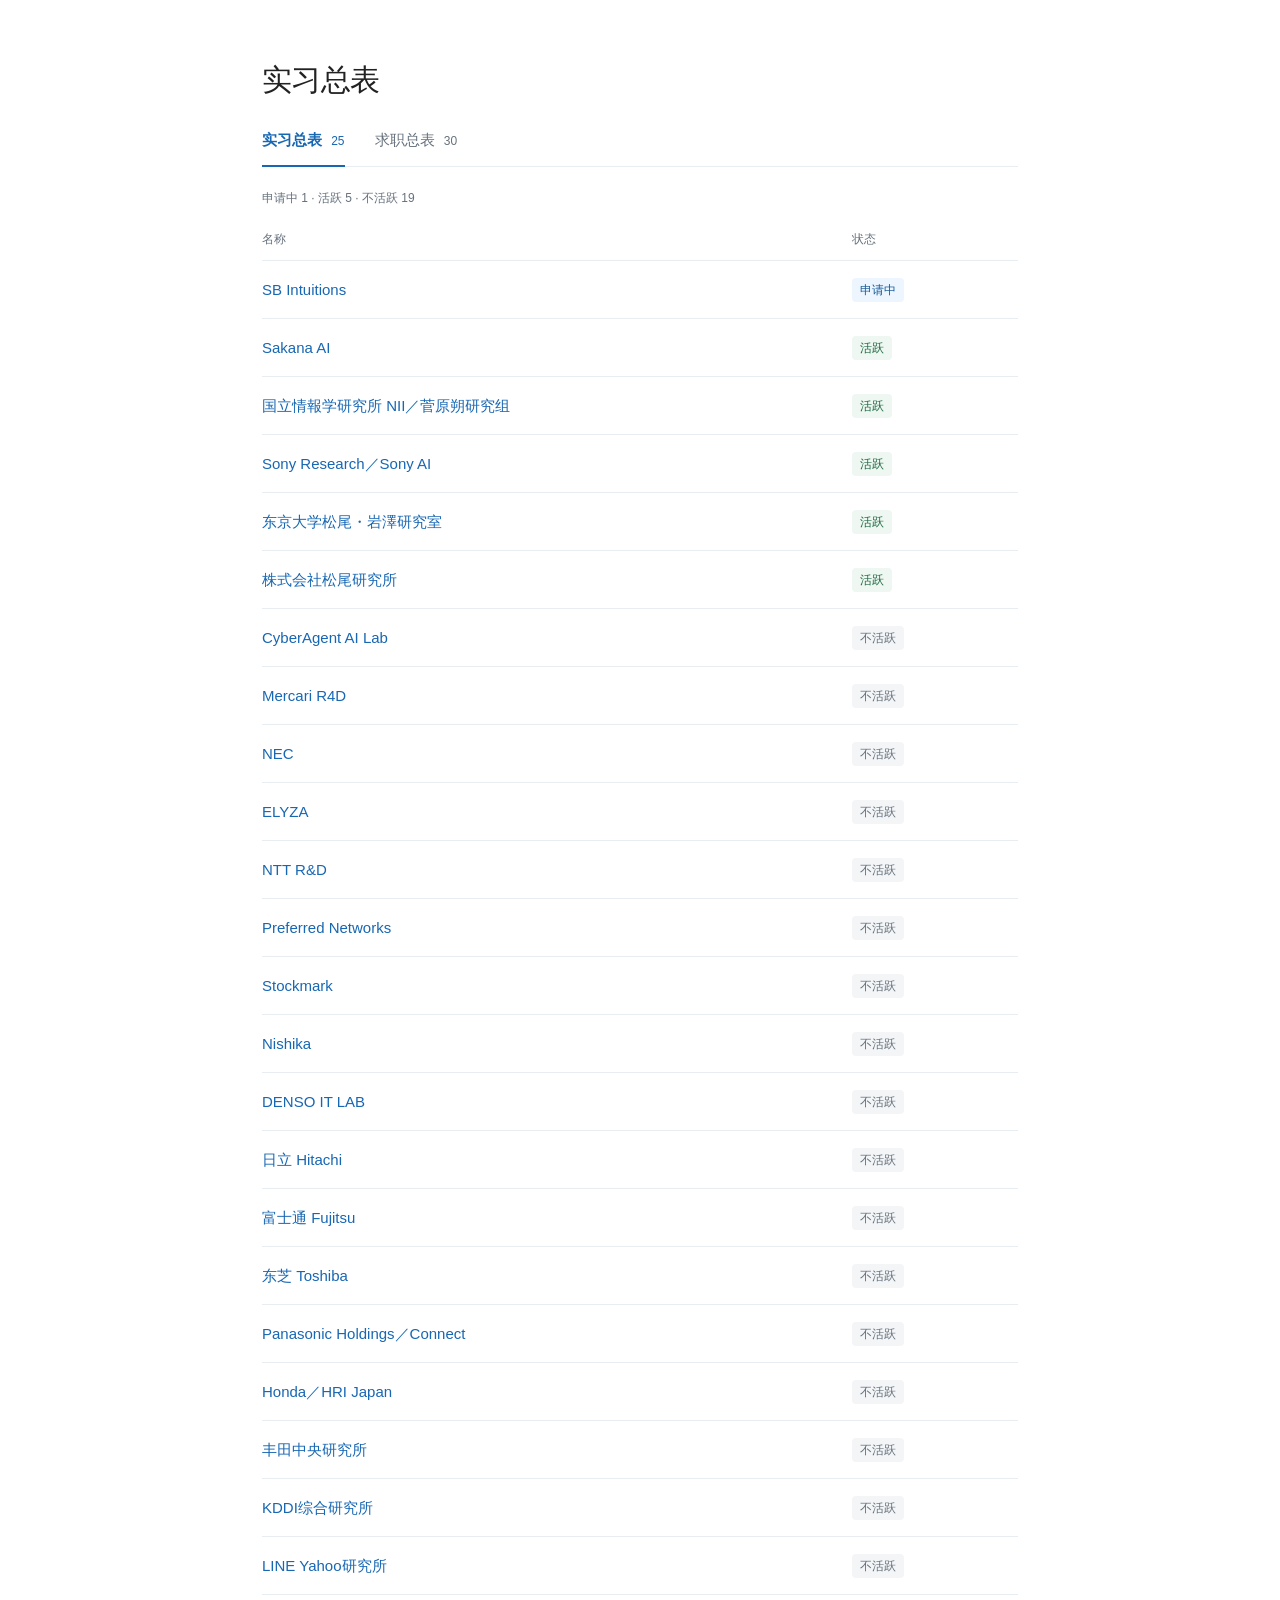
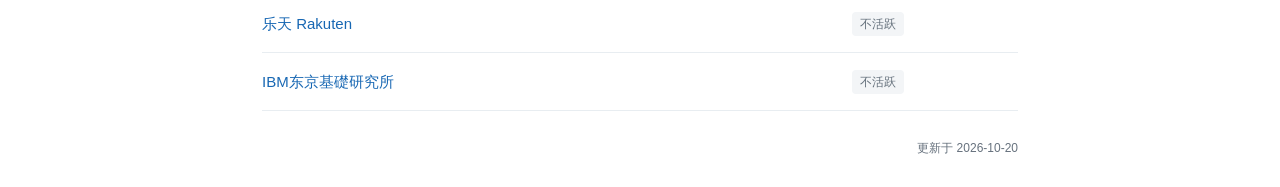
==== commit 47e01e41: "Update Sony application screening status" ====
--- a/career/index.html
+++ b/career/index.html
@@ -49,7 +49,7 @@
 <tr><th scope="row"><a class="company-link" href="https://ibm.biz/trl-interns" target="_blank" rel="noopener noreferrer" title="https://ibm.biz/trl-interns" aria-label="IBM东京基礎研究所招聘入口（新标签页打开）">IBM东京基礎研究所</a></th><td><span class="status muted">不活跃</span></td></tr></tbody>
       </table>
     </section>
-    <footer><span>更新于 2026-10-10</span></footer>
+    <footer><span>更新于 2026-10-20</span></footer>
   </main>
 </body>
 </html>
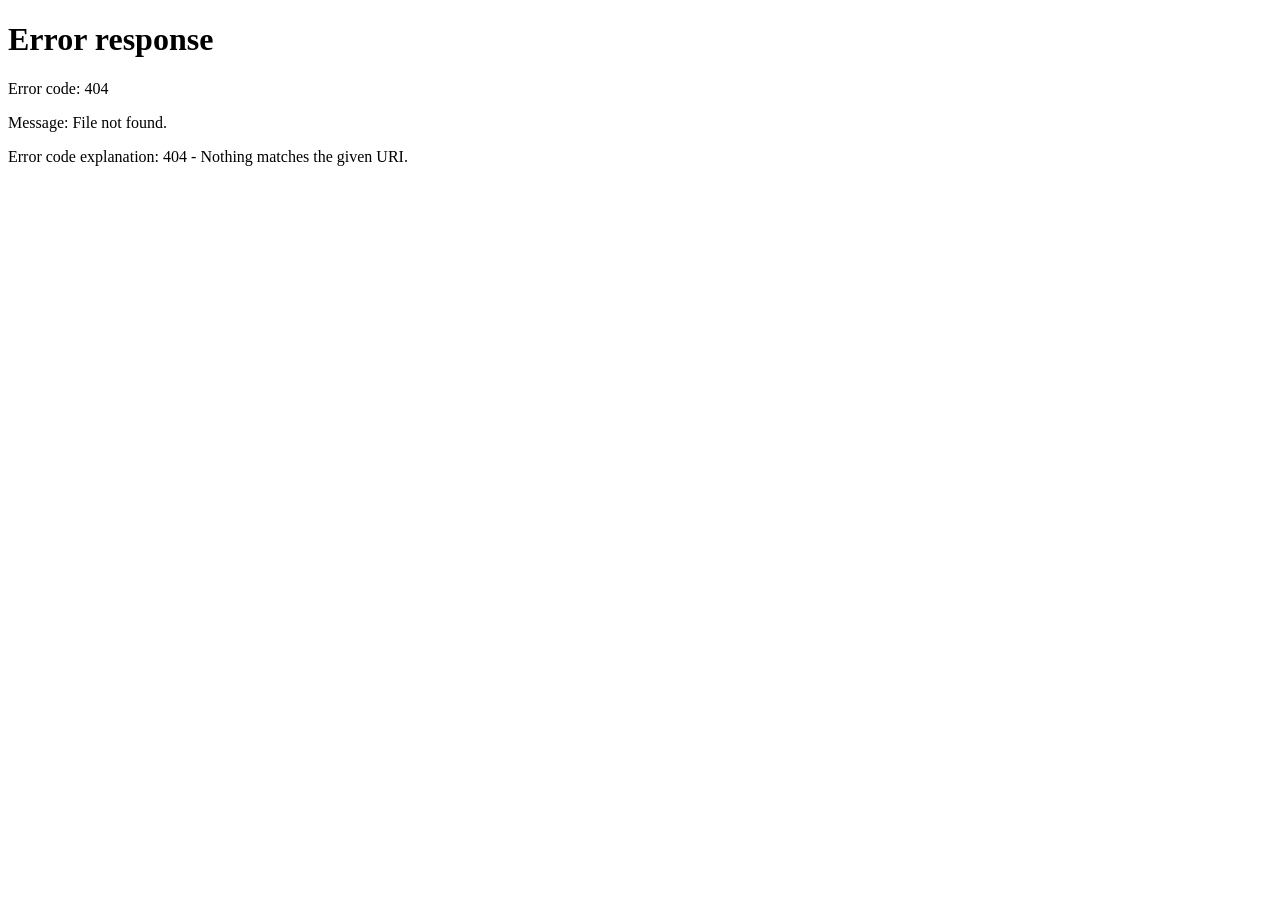
==== commit 7a316dd8: "Move career overviews to standalone jobs and interns sites" ====
--- a/career/index.html
+++ b/career/index.html
@@ -5,51 +5,14 @@
   <meta name="viewport" content="width=device-width, initial-scale=1">
   <meta name="robots" content="noindex, nofollow, noarchive">
   <meta name="referrer" content="no-referrer">
-  <title>实习总表</title>
-  <link rel="stylesheet" href="style.css?v=2">
+  <meta http-equiv="refresh" content="0; url=/interns/">
+  <link rel="canonical" href="https://fanxin-gmail.github.io/interns/">
+  <title>实习总表已迁移</title>
 </head>
 <body>
-  <a class="skip-link" href="#overview">跳转到总表</a>
   <main>
-    <header>
-      <h1>实习总表</h1>
-      <nav aria-label="切换总表"><a href="index.html" aria-current="page">实习总表 <span>25</span></a>
-<a href="applications.html">求职总表 <span>30</span></a></nav>
-    </header>
-    <section id="overview" aria-label="实习总表">
-      <p class="summary">申请中 1 · 活跃 5 · 不活跃 19</p>
-      <table>
-        <caption class="sr-only">实习总表，共25条</caption>
-        <colgroup><col class="name-col"><col class="status-col"></colgroup>
-        <thead><tr><th scope="col">名称</th><th scope="col">状态</th></tr></thead>
-        <tbody><tr><th scope="row"><a class="company-link" href="https://open.talentio.com/r/1/c/sbintuitions/pages/97168" target="_blank" rel="noopener noreferrer" title="https://open.talentio.com/r/1/c/sbintuitions/pages/97168" aria-label="SB Intuitions招聘入口（新标签页打开）">SB Intuitions</a></th><td><span class="status blue">申请中</span></td></tr>
-<tr><th scope="row"><a class="company-link" href="https://sakana.ai/careers/member-of-technical-staff/" target="_blank" rel="noopener noreferrer" title="https://sakana.ai/careers/member-of-technical-staff/" aria-label="Sakana AI招聘入口（新标签页打开）">Sakana AI</a></th><td><span class="status green">活跃</span></td></tr>
-<tr><th scope="row"><a class="company-link" href="https://penzant.net/ra.html" target="_blank" rel="noopener noreferrer" title="https://penzant.net/ra.html" aria-label="国立情報学研究所 NII／菅原朔研究组招聘入口（新标签页打开）">国立情報学研究所 NII／菅原朔研究组</a></th><td><span class="status green">活跃</span></td></tr>
-<tr><th scope="row"><a class="company-link" href="https://sonyglobal.wd1.myworkdayjobs.com/SonyJapanCareers/job/Tokyo---Roppongi/XMLNAME--Sony-Research-Internship-on-Audio-Processing-and-Machine-Learning-_JR-116760" target="_blank" rel="noopener noreferrer" title="https://sonyglobal.wd1.myworkdayjobs.com/SonyJapanCareers/job/Tokyo---Roppongi/XMLNAME--Sony-Research-Internship-on-Audio-Processing-and-Machine-Learning-_JR-116760" aria-label="Sony Research／Sony AI招聘入口（新标签页打开）">Sony Research／Sony AI</a></th><td><span class="status green">活跃</span></td></tr>
-<tr><th scope="row"><a class="company-link" href="https://weblab.t.u-tokyo.ac.jp/joinus/students/" target="_blank" rel="noopener noreferrer" title="https://weblab.t.u-tokyo.ac.jp/joinus/students/" aria-label="东京大学松尾・岩澤研究室招聘入口（新标签页打开）">东京大学松尾・岩澤研究室</a></th><td><span class="status green">活跃</span></td></tr>
-<tr><th scope="row"><a class="company-link" href="https://open.talentio.com/r/1/c/matsuo-institute/homes/4144" target="_blank" rel="noopener noreferrer" title="https://open.talentio.com/r/1/c/matsuo-institute/homes/4144" aria-label="株式会社松尾研究所招聘入口（新标签页打开）">株式会社松尾研究所</a></th><td><span class="status green">活跃</span></td></tr>
-<tr><th scope="row"><a class="company-link" href="https://research.cyberagent.ai/careers/internship/regular-internship/" target="_blank" rel="noopener noreferrer" title="https://research.cyberagent.ai/careers/internship/regular-internship/" aria-label="CyberAgent AI Lab招聘入口（新标签页打开）">CyberAgent AI Lab</a></th><td><span class="status muted">不活跃</span></td></tr>
-<tr><th scope="row"><a class="company-link" href="https://apply.workable.com/mercari/j/6D37F9F9A1" target="_blank" rel="noopener noreferrer" title="https://apply.workable.com/mercari/j/6D37F9F9A1" aria-label="Mercari R4D招聘入口（新标签页打开）">Mercari R4D</a></th><td><span class="status muted">不活跃</span></td></tr>
-<tr><th scope="row"><a class="company-link" href="https://jpn.nec.com/rd/rdcareer/internship/guideline/index.html" target="_blank" rel="noopener noreferrer" title="https://jpn.nec.com/rd/rdcareer/internship/guideline/index.html" aria-label="NEC招聘入口（新标签页打开）">NEC</a></th><td><span class="status muted">不活跃</span></td></tr>
-<tr><th scope="row"><a class="company-link" href="https://herp.careers/v1/elyza0/5NDSK40otpLI" target="_blank" rel="noopener noreferrer" title="https://herp.careers/v1/elyza0/5NDSK40otpLI" aria-label="ELYZA招聘入口（新标签页打开）">ELYZA</a></th><td><span class="status muted">不活跃</span></td></tr>
-<tr><th scope="row"><a class="company-link" href="https://www.ntt-labs.jp/saiyo/internship/" target="_blank" rel="noopener noreferrer" title="https://www.ntt-labs.jp/saiyo/internship/" aria-label="NTT R&amp;D招聘入口（新标签页打开）">NTT R&amp;D</a></th><td><span class="status muted">不活跃</span></td></tr>
-<tr><th scope="row"><a class="company-link" href="https://www.preferred.jp/ja/careers/internship" target="_blank" rel="noopener noreferrer" title="https://www.preferred.jp/ja/careers/internship" aria-label="Preferred Networks招聘入口（新标签页打开）">Preferred Networks</a></th><td><span class="status muted">不活跃</span></td></tr>
-<tr><th scope="row"><a class="company-link" href="https://herp.careers/v1/stockmark" target="_blank" rel="noopener noreferrer" title="https://herp.careers/v1/stockmark" aria-label="Stockmark招聘入口（新标签页打开）">Stockmark</a></th><td><span class="status muted">不活跃</span></td></tr>
-<tr><th scope="row"><a class="company-link" href="https://hrmos.co/pages/nishika/jobs" target="_blank" rel="noopener noreferrer" title="https://hrmos.co/pages/nishika/jobs" aria-label="Nishika招聘入口（新标签页打开）">Nishika</a></th><td><span class="status muted">不活跃</span></td></tr>
-<tr><th scope="row"><a class="company-link" href="https://ssii2025.d-itlab.com/" target="_blank" rel="noopener noreferrer" title="https://ssii2025.d-itlab.com/" aria-label="DENSO IT LAB招聘入口（新标签页打开）">DENSO IT LAB</a></th><td><span class="status muted">不活跃</span></td></tr>
-<tr><th scope="row"><a class="company-link" href="https://www.hitachi.co.jp/recruit/internship/2week/" target="_blank" rel="noopener noreferrer" title="https://www.hitachi.co.jp/recruit/internship/2week/" aria-label="日立 Hitachi招聘入口（新标签页打开）">日立 Hitachi</a></th><td><span class="status muted">不活跃</span></td></tr>
-<tr><th scope="row"><a class="company-link" href="https://fujitsu.recruiting.jp.fujitsu.com/intern-pro/" target="_blank" rel="noopener noreferrer" title="https://fujitsu.recruiting.jp.fujitsu.com/intern-pro/" aria-label="富士通 Fujitsu招聘入口（新标签页打开）">富士通 Fujitsu</a></th><td><span class="status muted">不活跃</span></td></tr>
-<tr><th scope="row"><a class="company-link" href="https://www.global.toshiba/jp/recruit/corporate/internship.html" target="_blank" rel="noopener noreferrer" title="https://www.global.toshiba/jp/recruit/corporate/internship.html" aria-label="东芝 Toshiba招聘入口（新标签页打开）">东芝 Toshiba</a></th><td><span class="status muted">不活跃</span></td></tr>
-<tr><th scope="row"><a class="company-link" href="https://recruit.jpn.panasonic.com/internship/courses/ojt/index.html" target="_blank" rel="noopener noreferrer" title="https://recruit.jpn.panasonic.com/internship/courses/ojt/index.html" aria-label="Panasonic Holdings／Connect招聘入口（新标签页打开）">Panasonic Holdings／Connect</a></th><td><span class="status muted">不活跃</span></td></tr>
-<tr><th scope="row"><a class="company-link" href="https://www.honda-recruit.jp/internship/rd/5days3days/index.html" target="_blank" rel="noopener noreferrer" title="https://www.honda-recruit.jp/internship/rd/5days3days/index.html" aria-label="Honda／HRI Japan招聘入口（新标签页打开）">Honda／HRI Japan</a></th><td><span class="status muted">不活跃</span></td></tr>
-<tr><th scope="row"><a class="company-link" href="https://www.tytlabs.co.jp/recruit/recruit/05_requirements.html" target="_blank" rel="noopener noreferrer" title="https://www.tytlabs.co.jp/recruit/recruit/05_requirements.html" aria-label="丰田中央研究所招聘入口（新标签页打开）">丰田中央研究所</a></th><td><span class="status muted">不活跃</span></td></tr>
-<tr><th scope="row"><a class="company-link" href="https://www.kddi-research.jp/internship.html" target="_blank" rel="noopener noreferrer" title="https://www.kddi-research.jp/internship.html" aria-label="KDDI综合研究所招聘入口（新标签页打开）">KDDI综合研究所</a></th><td><span class="status muted">不活跃</span></td></tr>
-<tr><th scope="row"><a class="company-link" href="https://www.lycorp.co.jp/ja/recruit/newgrads/internship/engineer/" target="_blank" rel="noopener noreferrer" title="https://www.lycorp.co.jp/ja/recruit/newgrads/internship/engineer/" aria-label="LINE Yahoo研究所招聘入口（新标签页打开）">LINE Yahoo研究所</a></th><td><span class="status muted">不活跃</span></td></tr>
-<tr><th scope="row"><a class="company-link" href="https://corp.rakuten.co.jp/careers/graduates/event/rakuten-tech-camp-2028joiners/" target="_blank" rel="noopener noreferrer" title="https://corp.rakuten.co.jp/careers/graduates/event/rakuten-tech-camp-2028joiners/" aria-label="乐天 Rakuten招聘入口（新标签页打开）">乐天 Rakuten</a></th><td><span class="status muted">不活跃</span></td></tr>
-<tr><th scope="row"><a class="company-link" href="https://ibm.biz/trl-interns" target="_blank" rel="noopener noreferrer" title="https://ibm.biz/trl-interns" aria-label="IBM东京基礎研究所招聘入口（新标签页打开）">IBM东京基礎研究所</a></th><td><span class="status muted">不活跃</span></td></tr></tbody>
-      </table>
-    </section>
-    <footer><span>更新于 2026-10-20</span></footer>
+    <h1>实习总表已迁移</h1>
+    <p>正在前往独立页面：<a href="/interns/">打开实习总表</a>。</p>
   </main>
 </body>
 </html>
